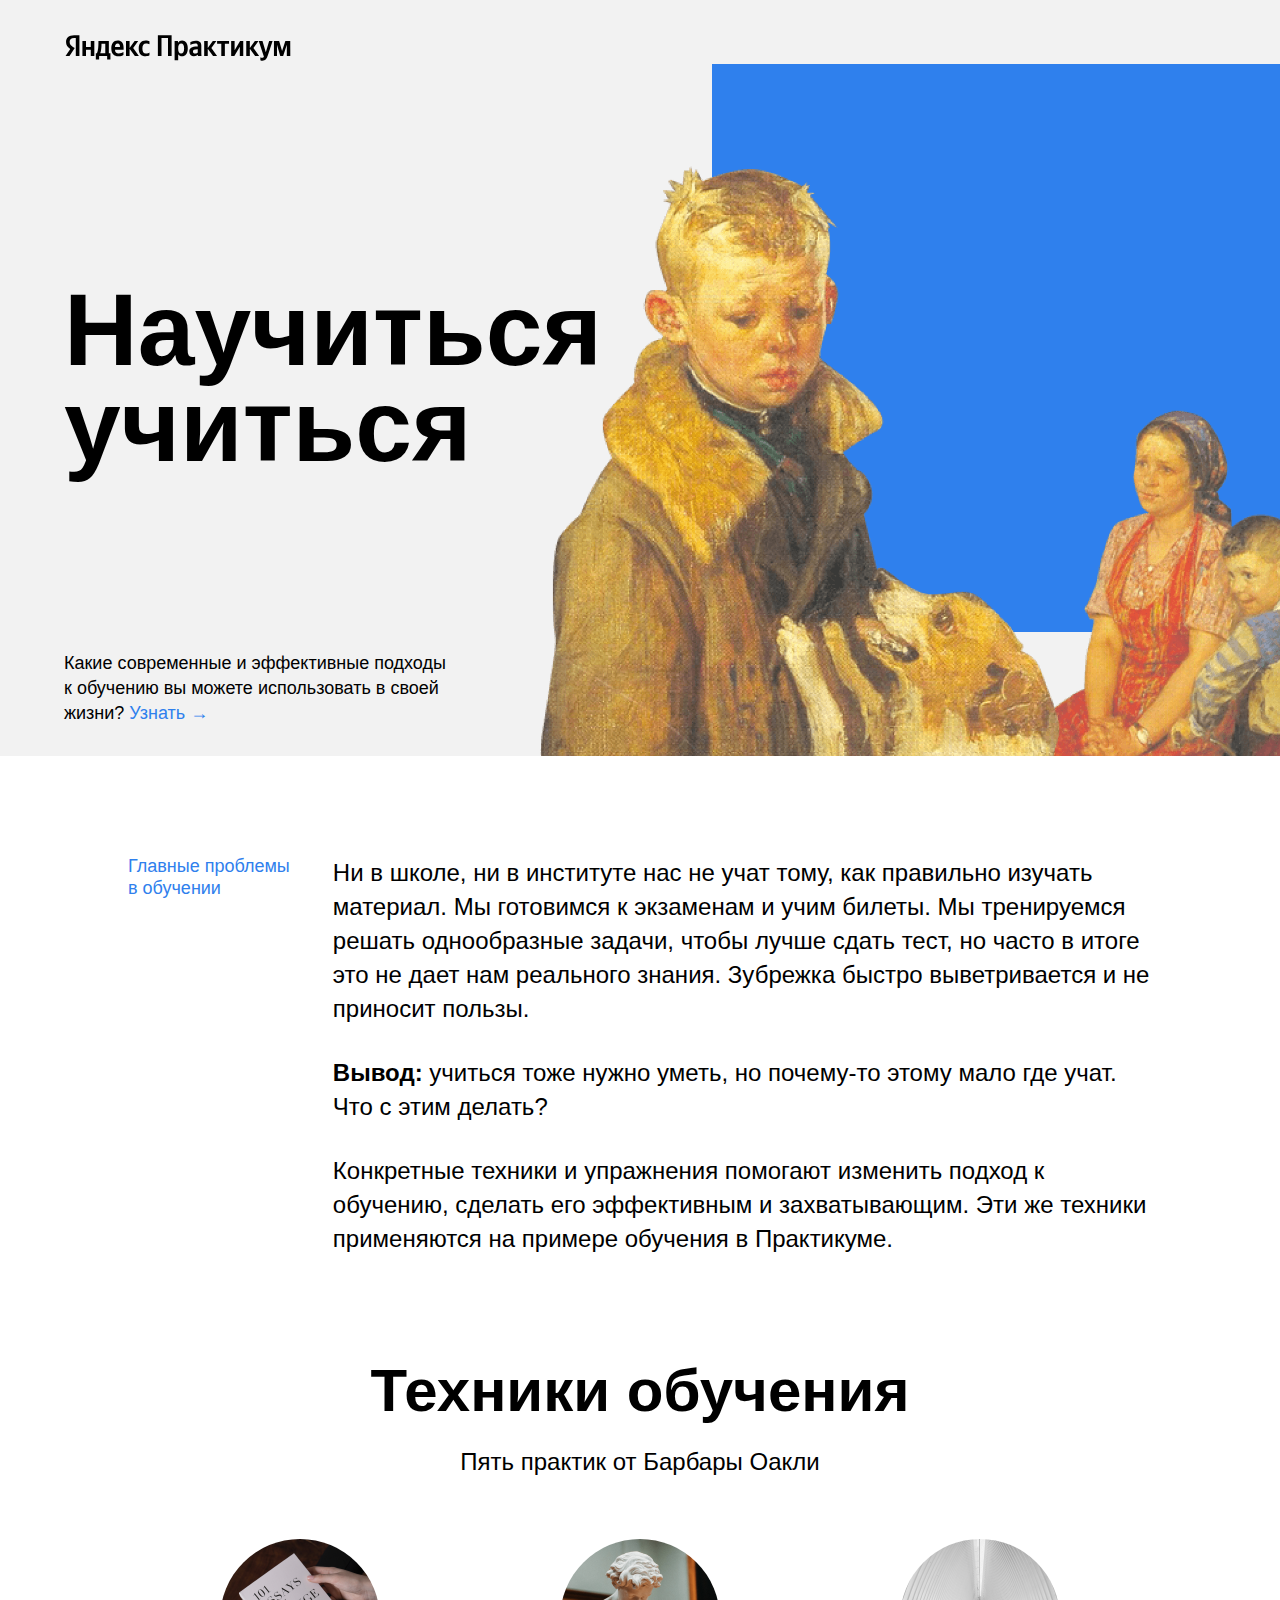
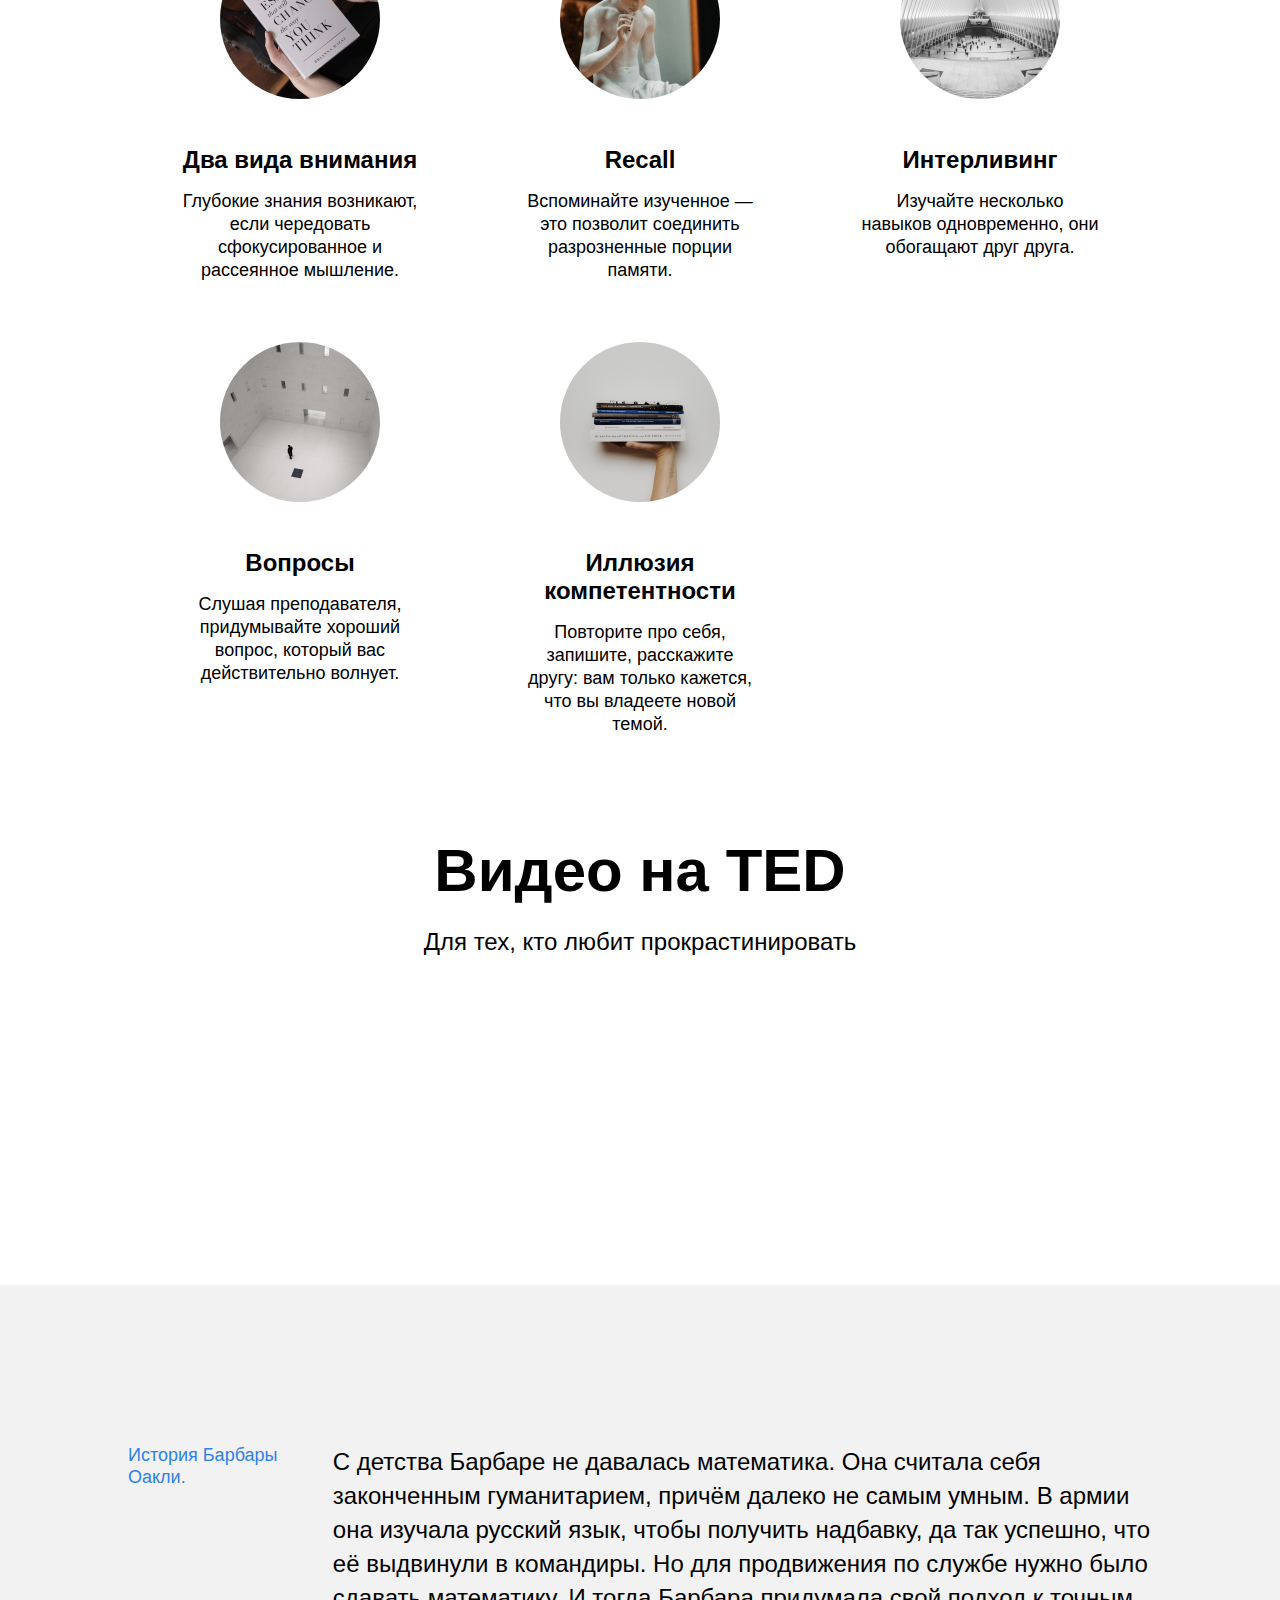
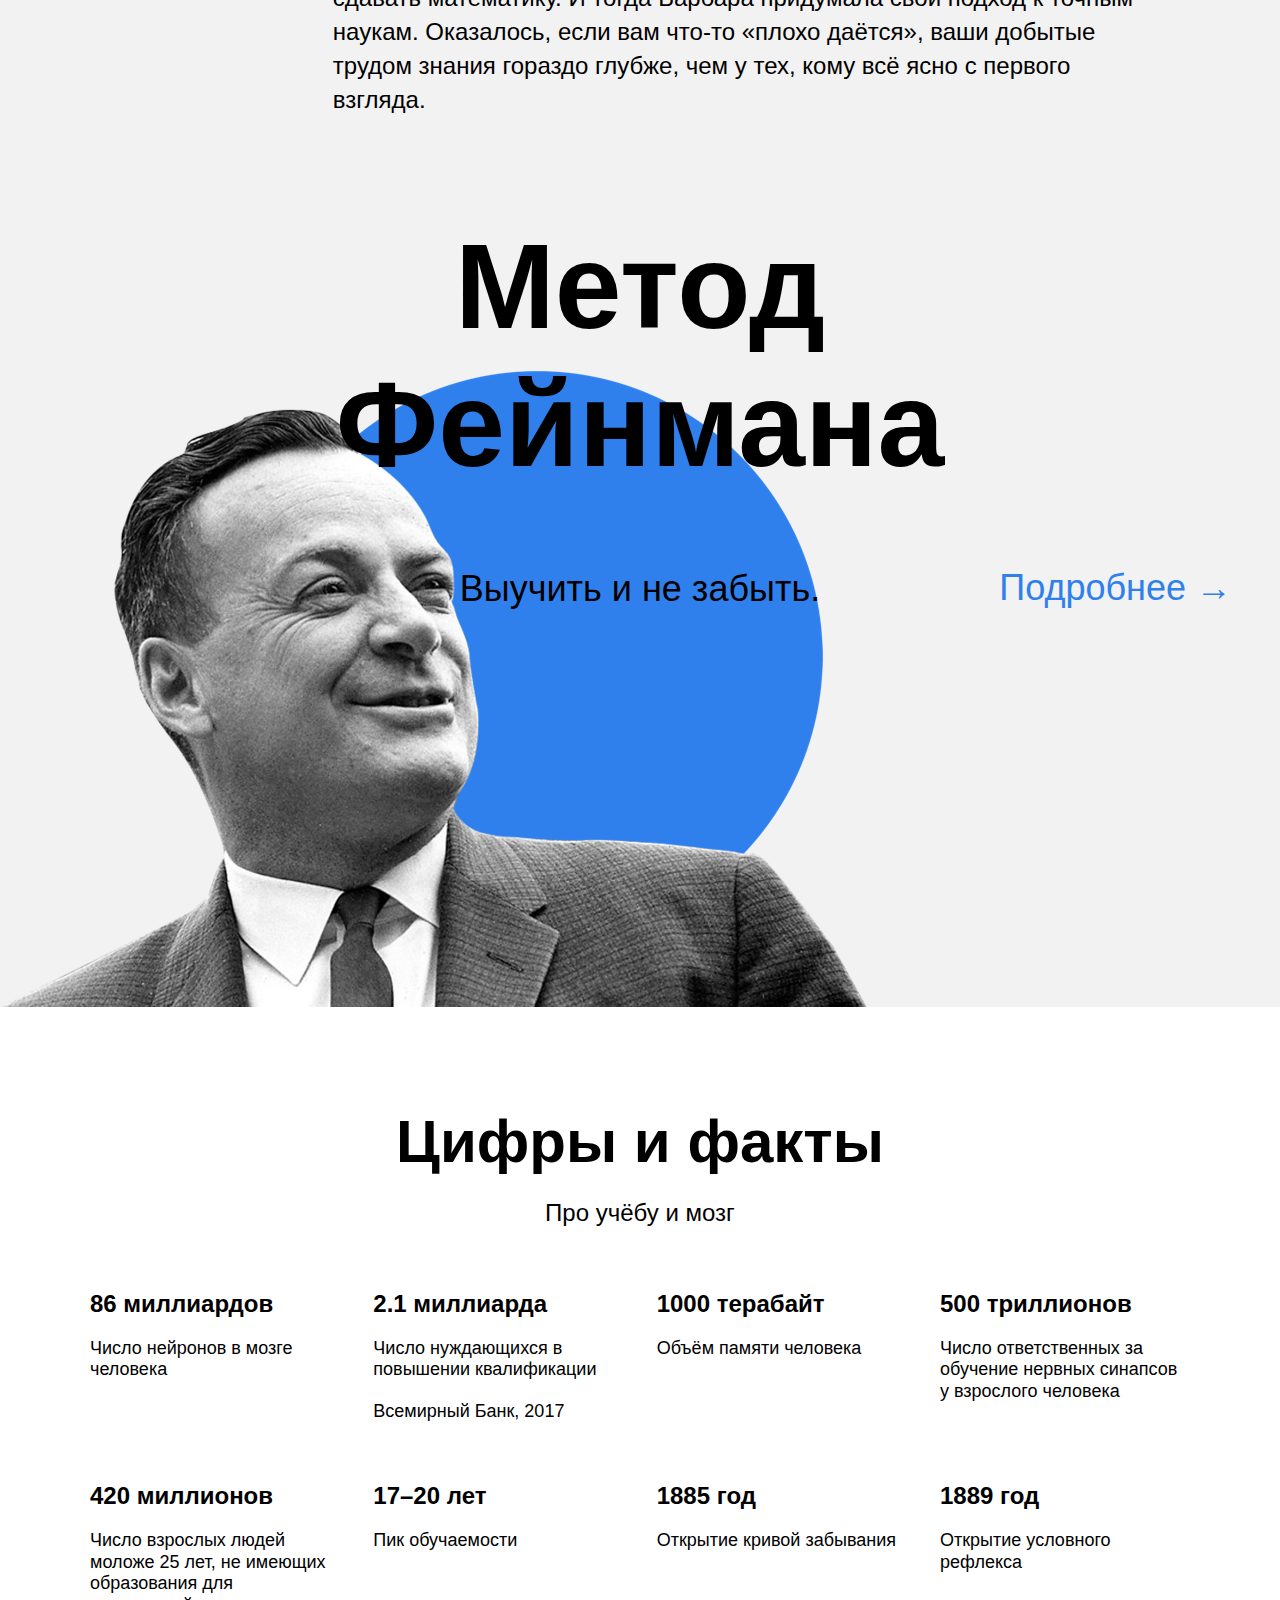
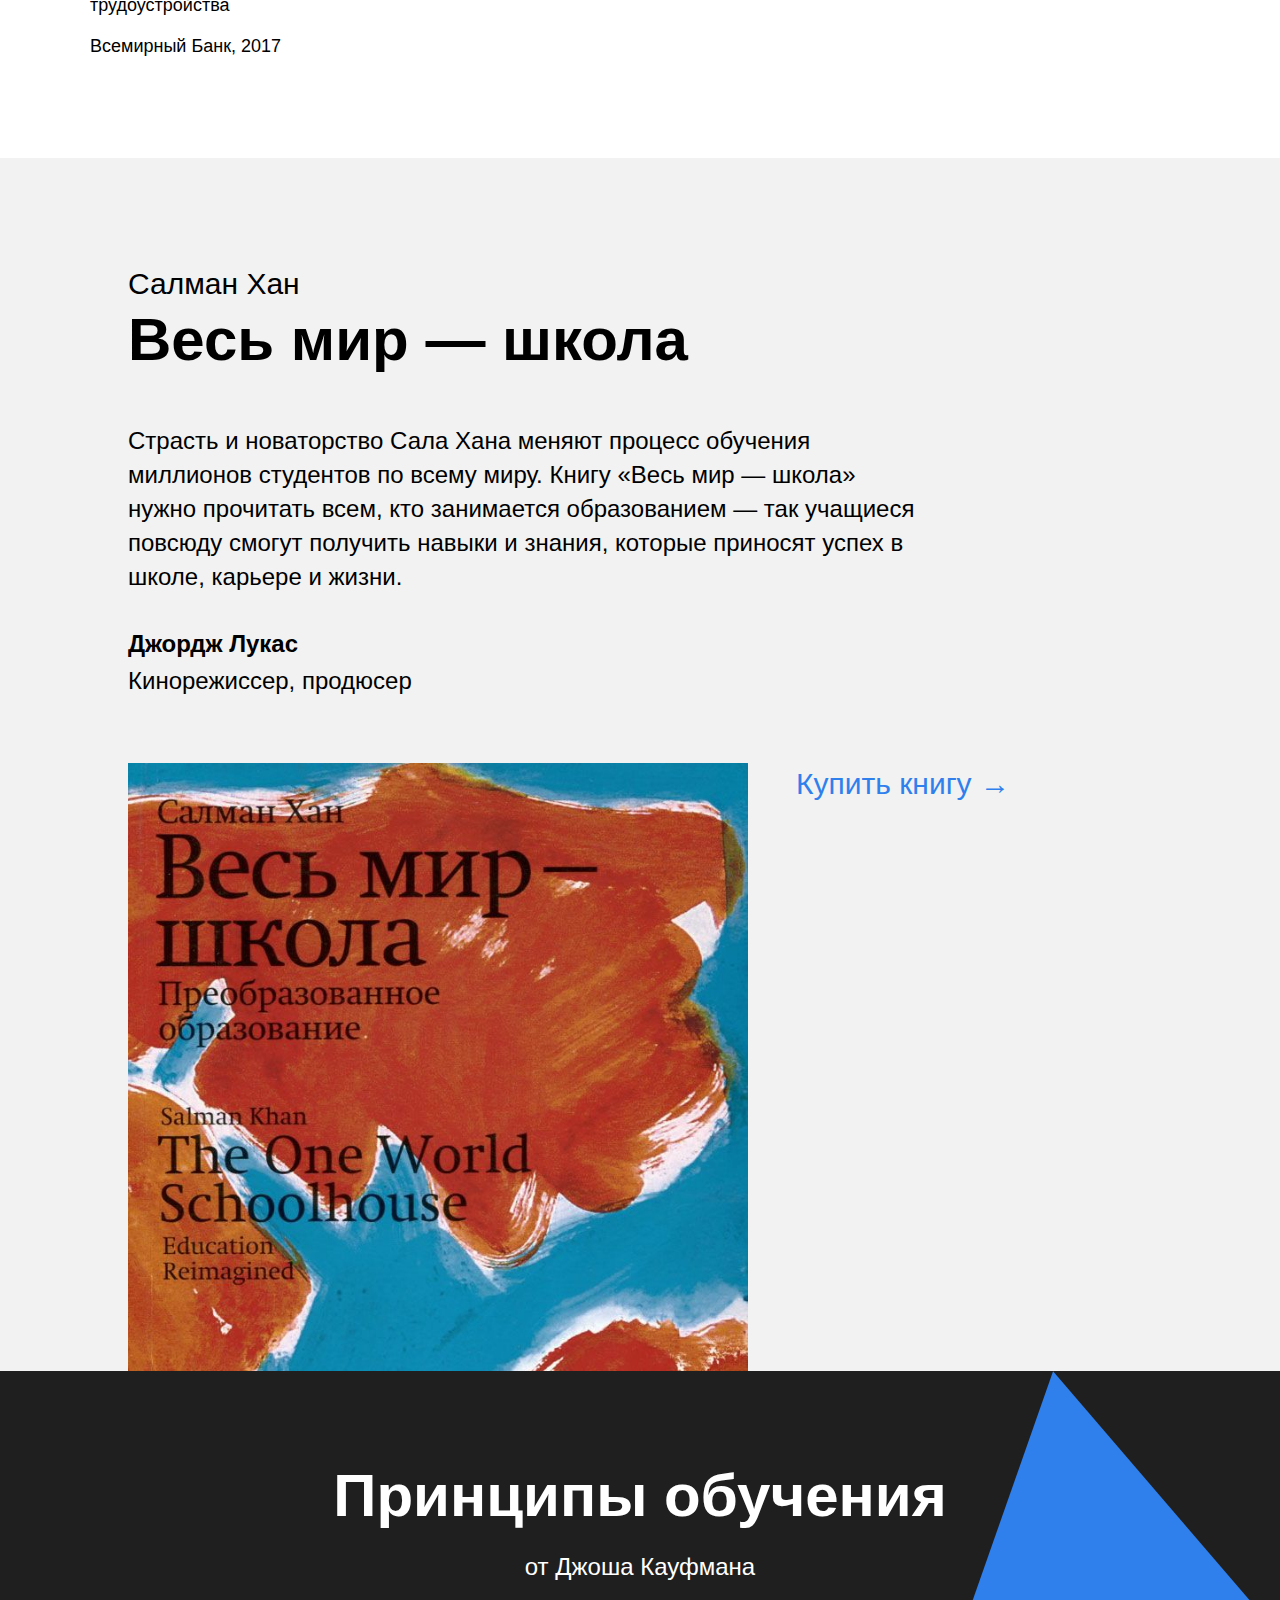
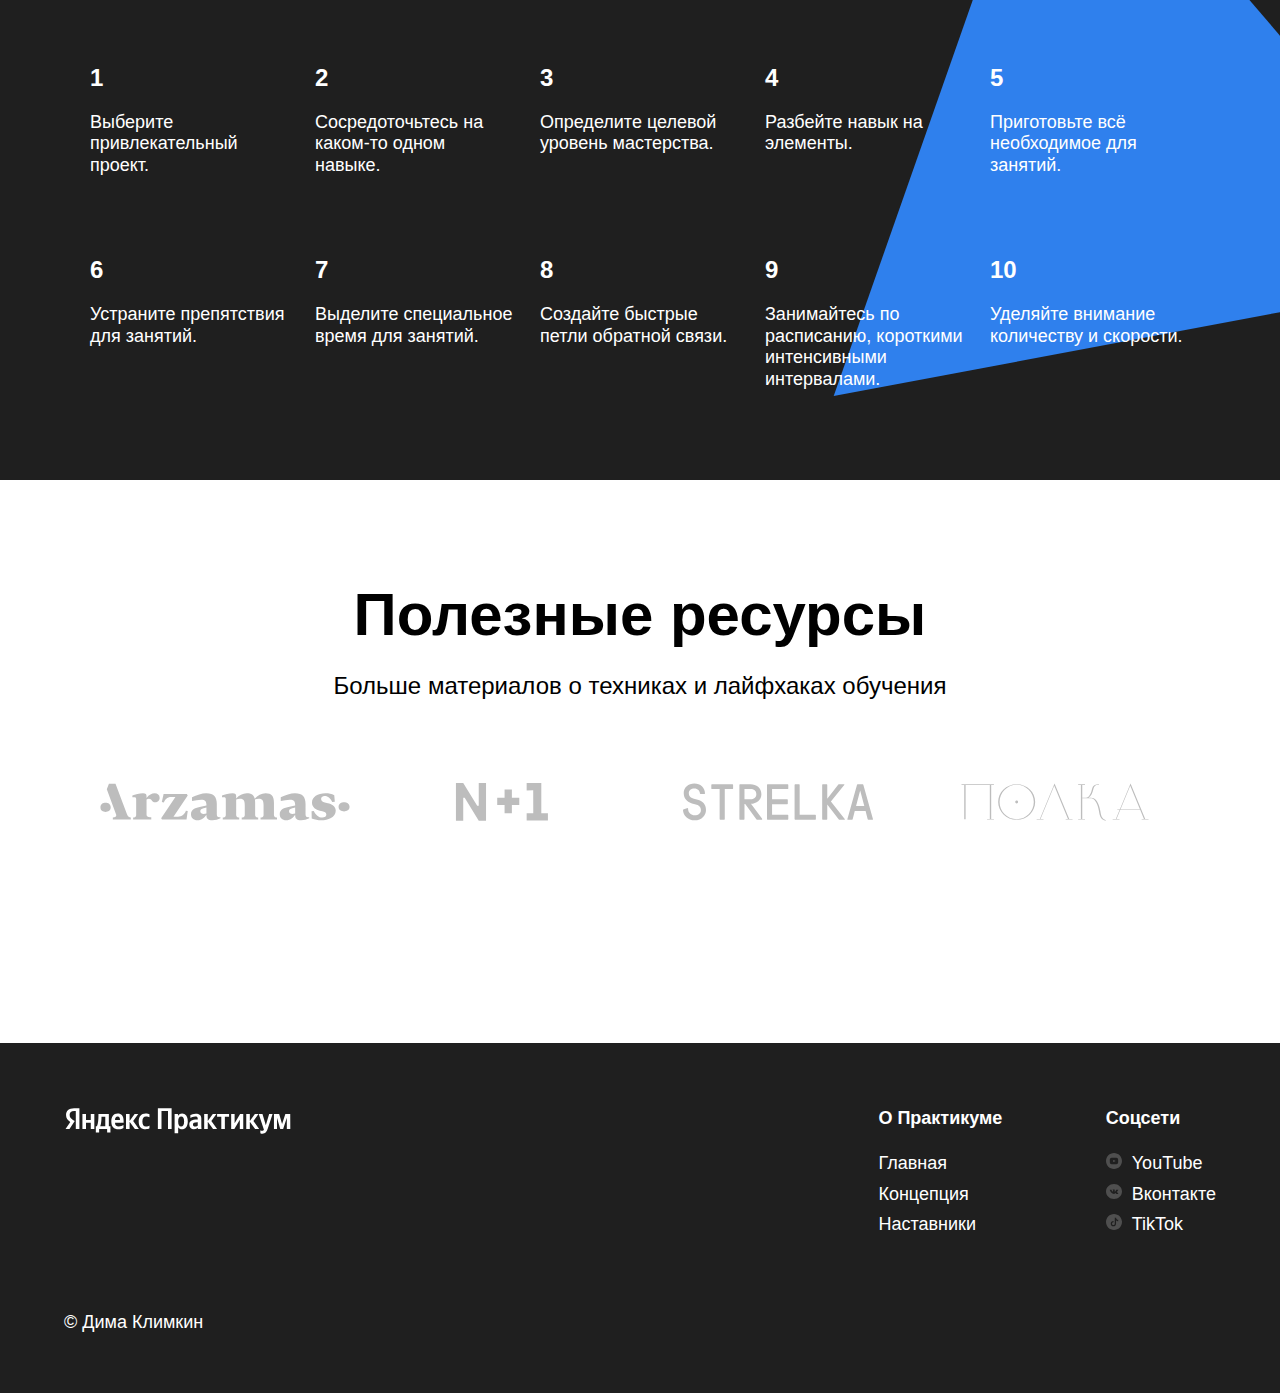
==== index.html @ 873cdde1 "sprint 2 review 1" ====
<!DOCTYPE html>
<html lang="ru">
  <head>
    <meta charset="UTF-8">
    <meta name="viewport" content="width=device-width, initial-scale=1.0">
    <title>Научиться учиться</title>
    <link rel="stylesheet" href="./pages/index.css">
  </head>
  <body class="root">
    <header class="header">
      <img class="logo logo_place_header" src="./images/logo_place_header.svg" alt="Логотип Яндекс Практикум">
      <h1 class="header__title">Научиться учиться</h1>
      <p class="header__subtitle">
        Какие современные и эффективные подходы к обучению вы можете использовать в своей жизни?
        <a class="header__link" href="#">Узнать &rarr;</a>
      </p>
      <div class="header__square-pic rotation"></div>
      <img class="header__main-illustration" src="./images/header-image.png" alt="Иллюстрация к сайту">
    </header>
    <main class="content">
      <section class="description" aria-label="Секция со статьей">
        <article class="two-columns">
          <h2 class="two-columns__brief">Главные проблемы в обучении</h2>
          <div class="two-columns__main-text">
            <p class="two-columns__paragraph">
              Ни в школе, ни в институте нас не учат тому, как правильно
              изучать материал. Мы готовимся к экзаменам и учим билеты. Мы
              тренируемся решать однообразные задачи, чтобы лучше сдать тест,
              но часто в итоге это не дает нам реального знания. Зубрежка
              быстро выветривается и не приносит пользы.
            </p>
            <p class="two-columns__paragraph">
              <span class="two-columns__span-accent">Вывод:</span> учиться
              тоже нужно уметь, но почему-то этому мало где учат. Что с этим
              делать?
            </p>
            <p class="two-columns__paragraph">
              Конкретные техники и упражнения помогают изменить подход к
              обучению, сделать его эффективным и захватывающим. Эти же
              техники применяются на примере обучения в Практикуме.
            </p>
          </div>
        </article>
      </section>
      <section class="techniques">
        <h2 class="section-title">Техники обучения</h2>
        <p class="section-subtitle">Пять практик от Барбары Оакли</p>
        <ul class="cards">
          <li class="cards__item">
            <img class="cards__image" src="./images/cards-attention.png" alt="Иллюстрация на тему внимание">
            <h3 class="cards__title">Два вида внимания</h3>
            <p class="cards__description">Глубокие знания возникают, если чередовать сфокусированное
              и рассеянное мышление.</p>
          </li>
          <li class="cards__item">
            <img class="cards__image" src="./images/cards-recall.png" alt="Иллюстрация на тему воспоминанние в памяти">
            <h3 class="cards__title" lang="en">Recall</h3>
            <p class="cards__description">Вспоминайте изученное — это позволит соединить разрозненные
              порции памяти.</p>
          </li>
          <li class="cards__item">
            <img class="cards__image" src="./images/cards-interliving.png" alt="Иллюстрация на тему интерливинг">
            <h3 class="cards__title">Интерливинг</h3>
            <p class="cards__description">Изучайте несколько навыков одновременно, они обогащают друг друга.</p>
          </li>
          <li class="cards__item">
            <img class="cards__image" src="./images/cards-question.png" alt="Иллюстрация на тему вопросы">
            <h3 class="cards__title">Вопросы</h3>
            <p class="cards__description">Слушая преподавателя, придумывайте хороший вопрос, который вас
              действительно волнует.</p>
          </li>
          <li class="cards__item">
            <img class="cards__image" src="./images/cards-competence.png" alt="Иллюстрация на тему компетенция">
            <h3 class="cards__title">Иллюзия компетентности</h3>
            <p class="cards__description">Повторите про себя, запишите, расскажите другу: вам только кажется,
              что вы владеете новой темой.</p>
          </li>
        </ul>
      </section>
      <section class="video">
        <h2 class="section-title">Видео нa <abbr class="abbreviation" title="Technology, Entertainment, Design" lang="en">TED</abbr></h2>
        <p class="section-subtitle">Для тех, кто любит прокрастинировать</p>
        <ul class="video__iframes">
          <li>
            <iframe
            class="video__iframe"
            src="https://www.youtube.com/embed/5MgBikgcWnY"
            title="YouTube video player"
            allow="accelerometer; autoplay; clipboard-write; encrypted-media; gyroscope; picture-in-picture"
            allowfullscreen>
          </iframe>
          </li>
          <li>
            <iframe
            class="video__iframe"
            src="https://www.youtube.com/embed/arj7oStGLkU"
            title="YouTube video player"
            allow="accelerometer; autoplay; clipboard-write; encrypted-media; gyroscope; picture-in-picture"
            allowfullscreen>
          </iframe>
          </li>
        </ul>
      </section>
      <section class="oakley" aria-label="Секция со статьей">
        <article class="two-columns">
          <h2 class="two-columns__brief">История Барбары Оакли.</h2>
          <div class="two-columns__main-text">
            <p class="two-columns__paragraph">
              С детства Барбаре не давалась математика. Она считала себя законченным
              гуманитарием, причём далеко не самым умным. В армии она изучала русский язык,
              чтобы получить надбавку, да так успешно, что её выдвинули в командиры.
              Но для продвижения по службе нужно было сдавать математику.
              И тогда Барбара придумала свой подход к точным наукам.
              Оказалось, если вам что-то «плохо даётся», ваши добытые трудом знания
              гораздо глубже, чем у тех, кому всё ясно с первого взгляда.
            </p>
          </div>
        </article>
      </section>
      <section class="feynman">
        <h2 class="feynman__title">Метод Фейнмана</h2>
        <p class="feynman__subtitle">Выучить и не забыть.</p>
        <a class="feynman__link" href="#">Подробнее &rarr;</a>
      </section>
      <section class="digits">
        <h2 class="section-title">Цифры и факты</h2>
        <p class="section-subtitle">Про учёбу и мозг</p>
        <ul class="table">
          <li class="table__cell table__cell_theme_light">
            <h3 class="table__heading">86 миллиардов</h3>
            <p class="table__text">Число нейронов в мозге человека</p>
          </li>
          <li class="table__cell table__cell_theme_light">
            <h3 class="table__heading">2.1 миллиарда</h3>
            <p class="table__text">Число нуждающихся в повышении квалификации</p>
            <p class="table__text">Всемирный Банк, 2017</p>
          </li>
          <li class="table__cell table__cell_theme_light">
            <h3 class="table__heading">1000 терабайт</h3>
            <p class="table__text">Объём памяти человека</p>
          </li>
          <li class="table__cell table__cell_theme_light">
            <h3 class="table__heading">500 триллионов</h3>
            <p class="table__text">Число ответственных за обучение нервных
              синапсов у взрослого человека</p>
          </li>
          <li class="table__cell table__cell_theme_light">
            <h3 class="table__heading">420 миллионов</h3>
            <p class="table__text">Число взрослых людей моложе 25 лет,
              не имеющих образования для трудоустройства</p>
            <p class="table__text">Всемирный Банк, 2017</p>
          </li>
          <li class="table__cell table__cell_theme_light">
            <h3 class="table__heading">17–20 лет</h3>
            <p class="table__text">Пик обучаемости</p>
          </li>
          <li class="table__cell table__cell_theme_light">
            <h3 class="table__heading">1885 год</h3>
            <p class="table__text">Открытие кривой забывания</p>
          </li>
          <li class="table__cell table__cell_theme_light">
            <h3 class="table__heading">1889 год</h3>
            <p class="table__text">Открытие условного рефлекса</p>
          </li>
        </ul>
      </section>
      <section class="khan">
        <div class="khan__container">
          <p class="khan__author">Салман Хан</p>
          <h2 class="khan__title">Весь мир — школа</h2>
          <blockquote class="khan__quote">Страсть и новаторство Сала Хана
            меняют процесс обучения миллионов студентов по всему миру.
            Книгу «Весь мир — школа» нужно прочитать всем,
            кто занимается образованием — так учащиеся повсюду смогут
            получить навыки и знания, которые приносят успех в школе,
            карьере и жизни.
          </blockquote>
          <p class="khan__quote-author">Джордж Лукас</p>
          <p class="khan__quote-author-subline">Кинорежиссер, продюсер</p>
          <div class="khan__book-container">
            <img class="khan__book-pic" src="./images/khan-book.jpg" alt="Книга: Весь мир — школа, автор: Салман Хан">
            <a class="khan__buy-link" href="#">Купить книгу &rarr;</a>
          </div>
        </div>
      </section>
      <section class="kaufman">
        <h2 class="section-title">Принципы обучения</h2>
        <p class="section-subtitle">от Джоша Кауфмана</p>
        <ul class="table">
          <li class="table__cell table__cell_theme_dark">
            <h3 class="table__heading">1</h3>
            <p class="table__text">Выберите привлекательный проект.</p>
          </li>
          <li class="table__cell table__cell_theme_dark">
            <h3 class="table__heading">2</h3>
            <p class="table__text">Сосредоточьтесь на каком-то одном навыке.</p>
          </li>
          <li class="table__cell table__cell_theme_dark">
            <h3 class="table__heading">3</h3>
            <p class="table__text">Определите целевой уровень мастерства.</p>
          </li>
          <li class="table__cell table__cell_theme_dark">
            <h3 class="table__heading">4</h3>
            <p class="table__text">Разбейте навык на элементы.</p>
          </li>
          <li class="table__cell table__cell_theme_dark">
            <h3 class="table__heading">5</h3>
            <p class="table__text">Приготовьте всё необходимое для занятий.</p>
          </li>
          <li class="table__cell table__cell_theme_dark">
            <h3 class="table__heading">6</h3>
            <p class="table__text">Устраните препятствия для занятий.</p>
          </li>
          <li class="table__cell table__cell_theme_dark">
            <h3 class="table__heading">7</h3>
            <p class="table__text">Выделите специальное время для занятий.</p>
          </li>
          <li class="table__cell table__cell_theme_dark">
            <h3 class="table__heading">8</h3>
            <p class="table__text">Создайте быстрые петли обратной связи.</p>
          </li>
          <li class="table__cell table__cell_theme_dark">
            <h3 class="table__heading">9</h3>
            <p class="table__text">Занимайтесь по расписанию, короткими
              интенсивными интервалами.</p>
          </li>
          <li class="table__cell table__cell_theme_dark">
            <h3 class="table__heading">10</h3>
            <p class="table__text">Уделяйте внимание количеству и скорости.</p>
          </li>
        </ul>
        <div class="kaufman__triangle rotation"></div>
      </section>
      <section class="resources">
        <h2 class="section-title">Полезные ресурсы</h2>
        <p class="section-subtitle">Больше материалов о техниках и лайфхаках обучения</p>
        <ul class="resources__logo-zone">
          <li>
            <a class="resources__link" href="#">
              <img class="resources__logo" src="./images/logo/resources-arzamas.svg" alt="Арзамас">
            </a>
          </li>
          <li>
            <a class="resources__link" href="#">
              <img class="resources__logo" src="./images/logo/resources-n1.svg" alt="Н+1">
            </a>
          </li>
          <li>
            <a class="resources__link" href="#">
              <img class="resources__logo" src="./images/logo/resources-strelka.svg" alt="Стрелка">
            </a>
          </li>
          <li>
            <a class="resources__link" href="#">
              <img class="resources__logo" src="./images/logo/resources-polka.svg" alt="Полка">
            </a>
          </li>
        </ul>
      </section>
    </main>
    <footer class="footer">
      <div class="footer__columns">
        <div class="footer__column footer__column_content_copyright">
          <img class="logo logo_place_footer" src="./images/logo_place_footer.svg" alt="Логотип Яндекс Практикум">
          <p class="footer__author">&copy; Дима Климкин</p>
        </div>
        <nav class="footer__column footer__column_content_info">
          <h2 class="footer__column-heading">О Практикуме</h2>
          <ul class="footer__column-links">
            <li><a class="footer__column-link" href="#">Главная</a></li>
            <li><a class="footer__column-link" href="#">Концепция</a></li>
            <li><a class="footer__column-link" href="#">Наставники</a></li>
          </ul>
        </nav>
        <nav class="footer__column footer__column_content_social">
          <h2 class="footer__column-heading">Соцсети</h2>
          <ul class="footer__column-links">
            <li>
              <a class="footer__column-link" href="#">
                <img
                  class="footer__social-icon"
                  src="./images/youtube-icon.svg"
                  alt="Ютуб"
                >YouTube
              </a>
            </li>
            <li>
              <a class="footer__column-link" href="#">
                <img
                  class="footer__social-icon"
                  src="./images/vk_color_white.svg"
                  alt="Вконтаке"
                >Вконтакте
              </a>
            </li>
            <li>
              <a class="footer__column-link" href="#">
                <img
                  class="footer__social-icon"
                  src="./images/tiktok-icon.svg"
                  alt="ТикТок"
                >TikTok
              </a>
            </li>
          </ul>
        </nav>
      </div>
    </footer>
  </body>
</html>
---- pages/index.css ----
@import url('../vendor/normalize.css');

@import url('../blocks/root/root.css');

@import url('../blocks/rotation/rotation.css');

@import url('../blocks/abbreviation/abbreviation.css');

@import url('../blocks/header/header.css');
@import url('../blocks/header/__title/header__title.css');
@import url('../blocks/header/__subtitle/header__subtitle.css');
@import url('../blocks/header/__link/header__link.css');
@import url('../blocks/header/__main-illustration/header__main-illustration.css');
@import url('../blocks/header/__square-pic/header__square-pic.css');

@import url('../blocks/logo/logo.css');
@import url('../blocks/logo/_place/logo_place_header.css');
@import url('../blocks/logo/_place/logo_place_footer.css');

@import url('../blocks/description/description.css');

@import url('../blocks/two-columns/two-columns.css');
@import url('../blocks/two-columns/__brief/two-columns__brief.css');
@import url('../blocks/two-columns/__main-text/two-columns__main-text.css');
@import url('../blocks/two-columns/__paragraph/two-columns__paragraph.css');
@import url('../blocks/two-columns/__span-accent/two-columns__span-accent.css');

@import url('../blocks/digits/digits.css');

@import url('../blocks/section-title/section-title.css');

@import url('../blocks/section-subtitle/section-subtitle.css');

@import url('../blocks/table/table.css');
@import url('../blocks/table/__cell/table__cell.css');
@import url('../blocks/table/__cell/_theme/table__cell_theme_light.css');
@import url('../blocks/table/__cell/_theme/table__cell_theme_dark.css');
@import url('../blocks/table/__heading/table__heading.css');
@import url('../blocks/table/__text/table__text.css');

@import url('../blocks/feynman/feynman.css');
@import url('../blocks/feynman/__title/feynman__title.css');
@import url('../blocks/feynman/__subtitle/feynman__subtitle.css');
@import url('../blocks/feynman/__link/feynman__link.css');

@import url('../blocks/kaufman/kaufman.css');
@import url('../blocks/kaufman/__triangle/kaufman__triangle.css');

@import url('../blocks/footer/footer.css');
@import url('../blocks/footer/__author/footer__author.css');
@import url('../blocks/footer/__columns/footer__columns.css');
@import url('../blocks/footer/__column/footer__column.css');
@import url('../blocks/footer/__column/_content/footer__column_content_copyright.css');
@import url('../blocks/footer/__column/_content/footer__column_content_info.css');
@import url('../blocks/footer/__column/_content/footer__column_content_social.css');
@import url('../blocks/footer/__column-heading/footer__column-heading.css');
@import url('../blocks/footer/__column-links/footer__column-links.css');
@import url('../blocks/footer/__column-link/footer__column-link.css');
@import url('../blocks/footer/__social-icon/footer__social-icon.css');

@import url('../blocks/techniques/techniques.css');

@import url('../blocks/cards/cards.css');
@import url('../blocks/cards/__item/cards__item.css');
@import url('../blocks/cards/__image/cards__image.css');
@import url('../blocks/cards/__title/cards__title.css');
@import url('../blocks/cards/__description/cards__description.css');

@import url('../blocks/video/video.css');
@import url('../blocks/video/__iframes/video__iframes.css');
@import url('../blocks/video/__iframe/video__iframe.css');

@import url('../blocks/oakley/oakley.css');

@import url('../blocks/khan/khan.css');
@import url('../blocks/khan/__container/khan__container.css');
@import url('../blocks/khan/__author/khan__author.css');
@import url('../blocks/khan/__title/khan__title.css');
@import url('../blocks/khan/__quote/khan__quote.css');
@import url('../blocks/khan/__quote-author/khan__quote-author.css');
@import url('../blocks/khan/__quote-author-subline/khan__quote-author-subline.css');
@import url('../blocks/khan/__book-container/khan__book-container.css');
@import url('../blocks/khan/__book-pic/khan__book-pic.css');
@import url('../blocks/khan/__buy-link/khan__buy-link.css');

@import url('../blocks/resources/resources.css');
@import url('../blocks/resources/__logo-zone/resources__logo-zone.css');
@import url('../blocks/resources/__link/resources__link.css');
@import url('../blocks/resources/__logo/resources__logo.css');
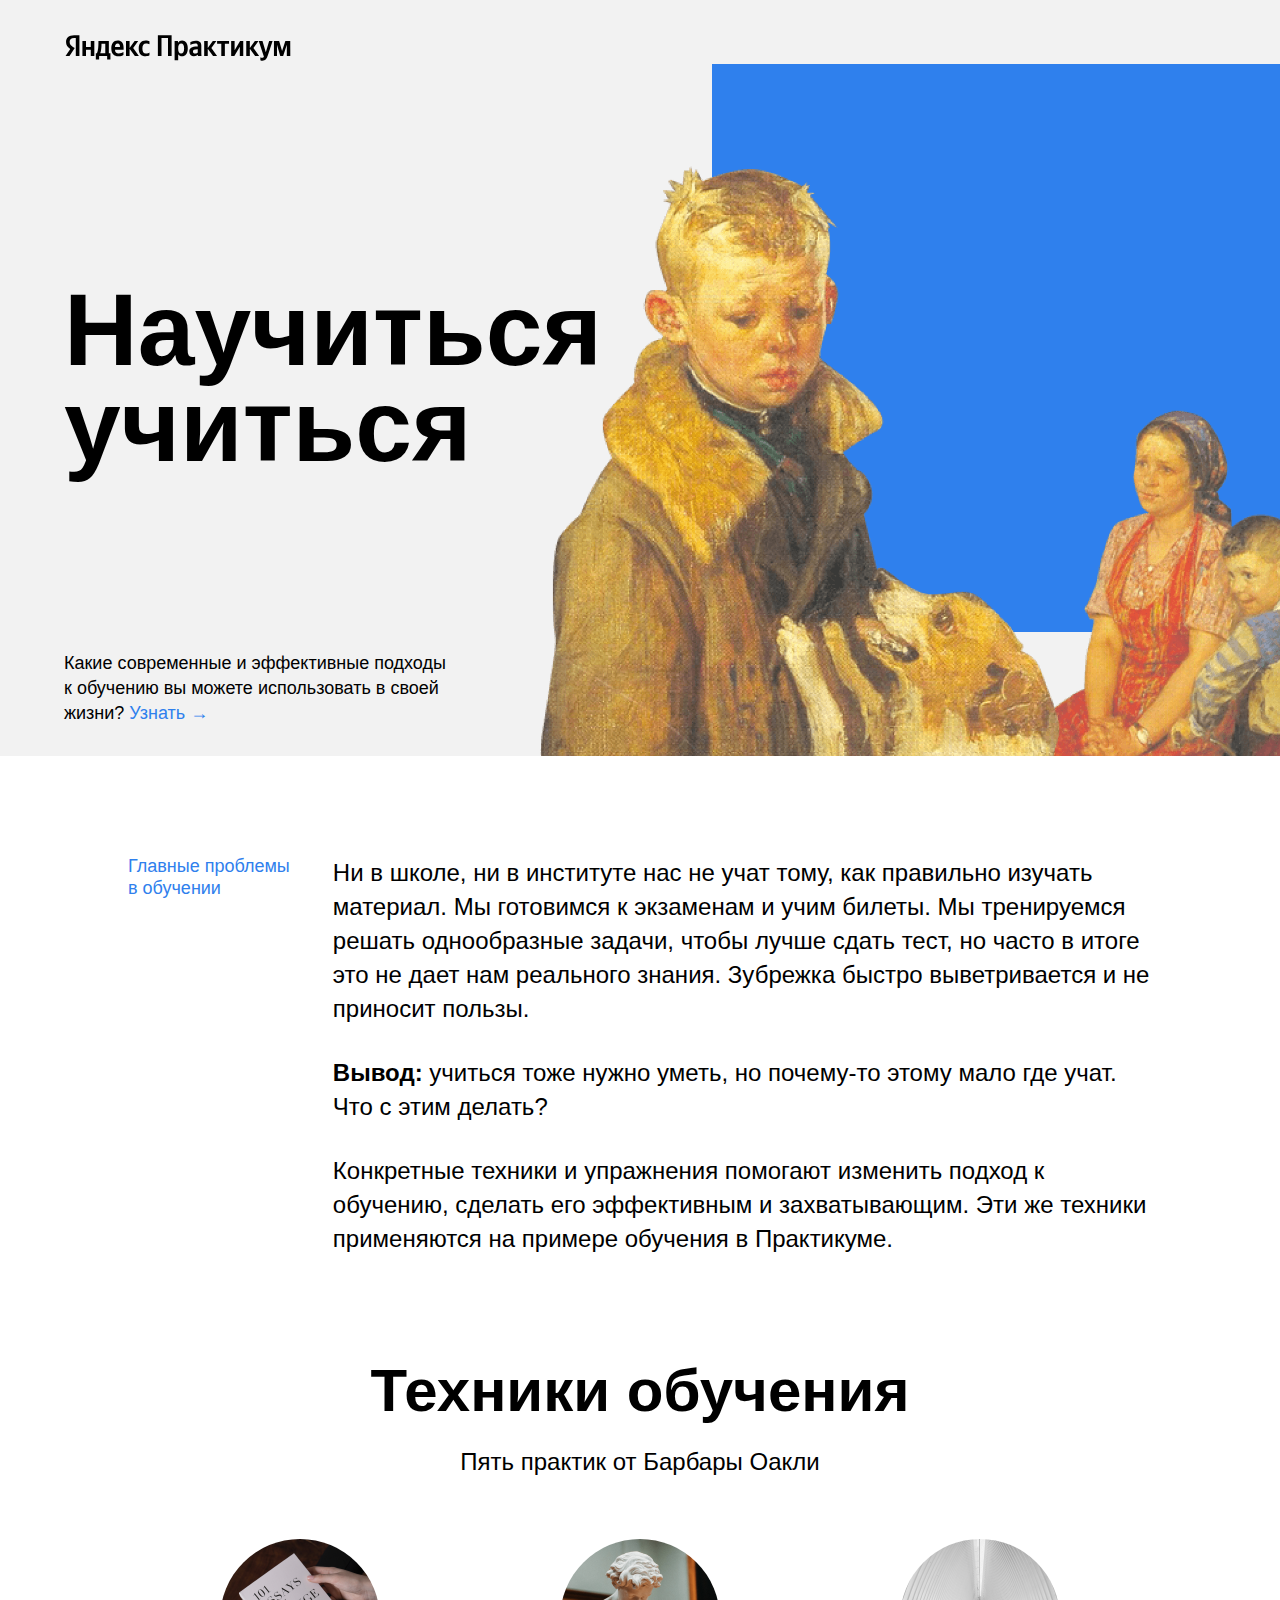
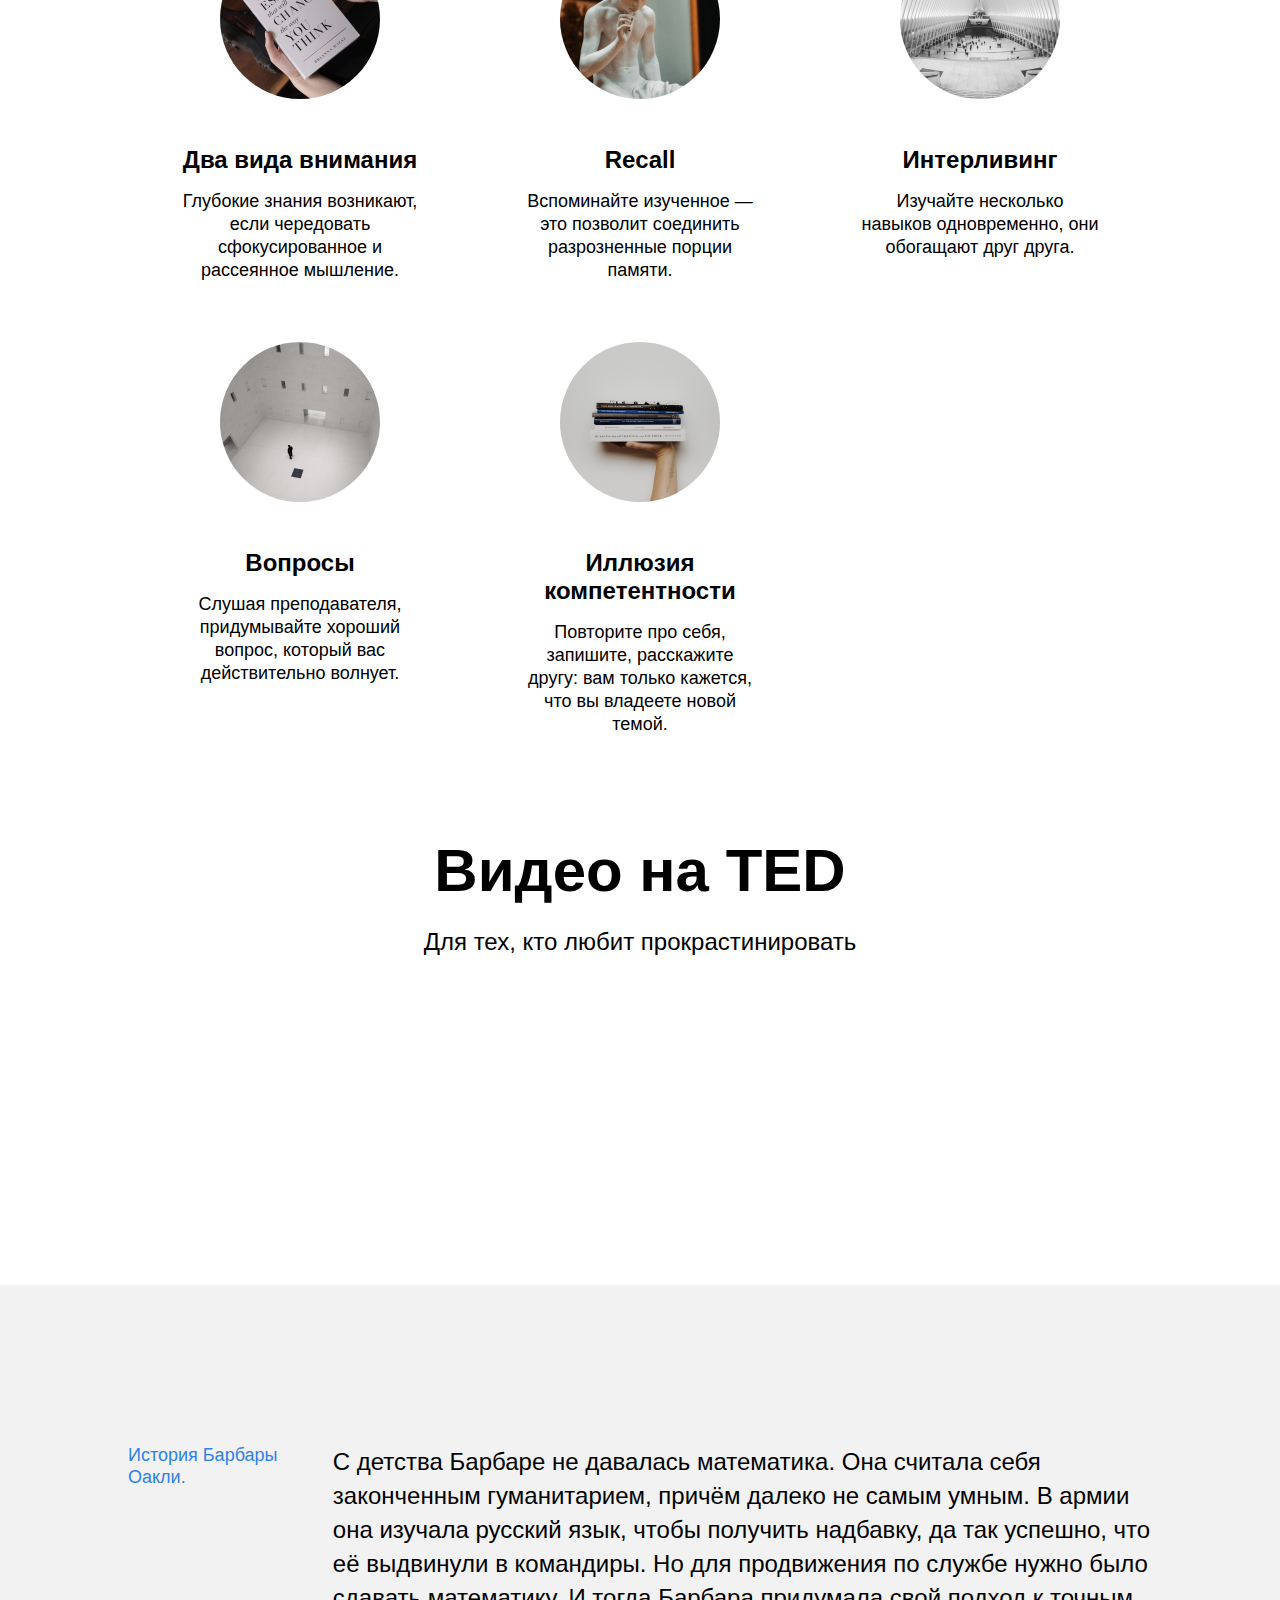
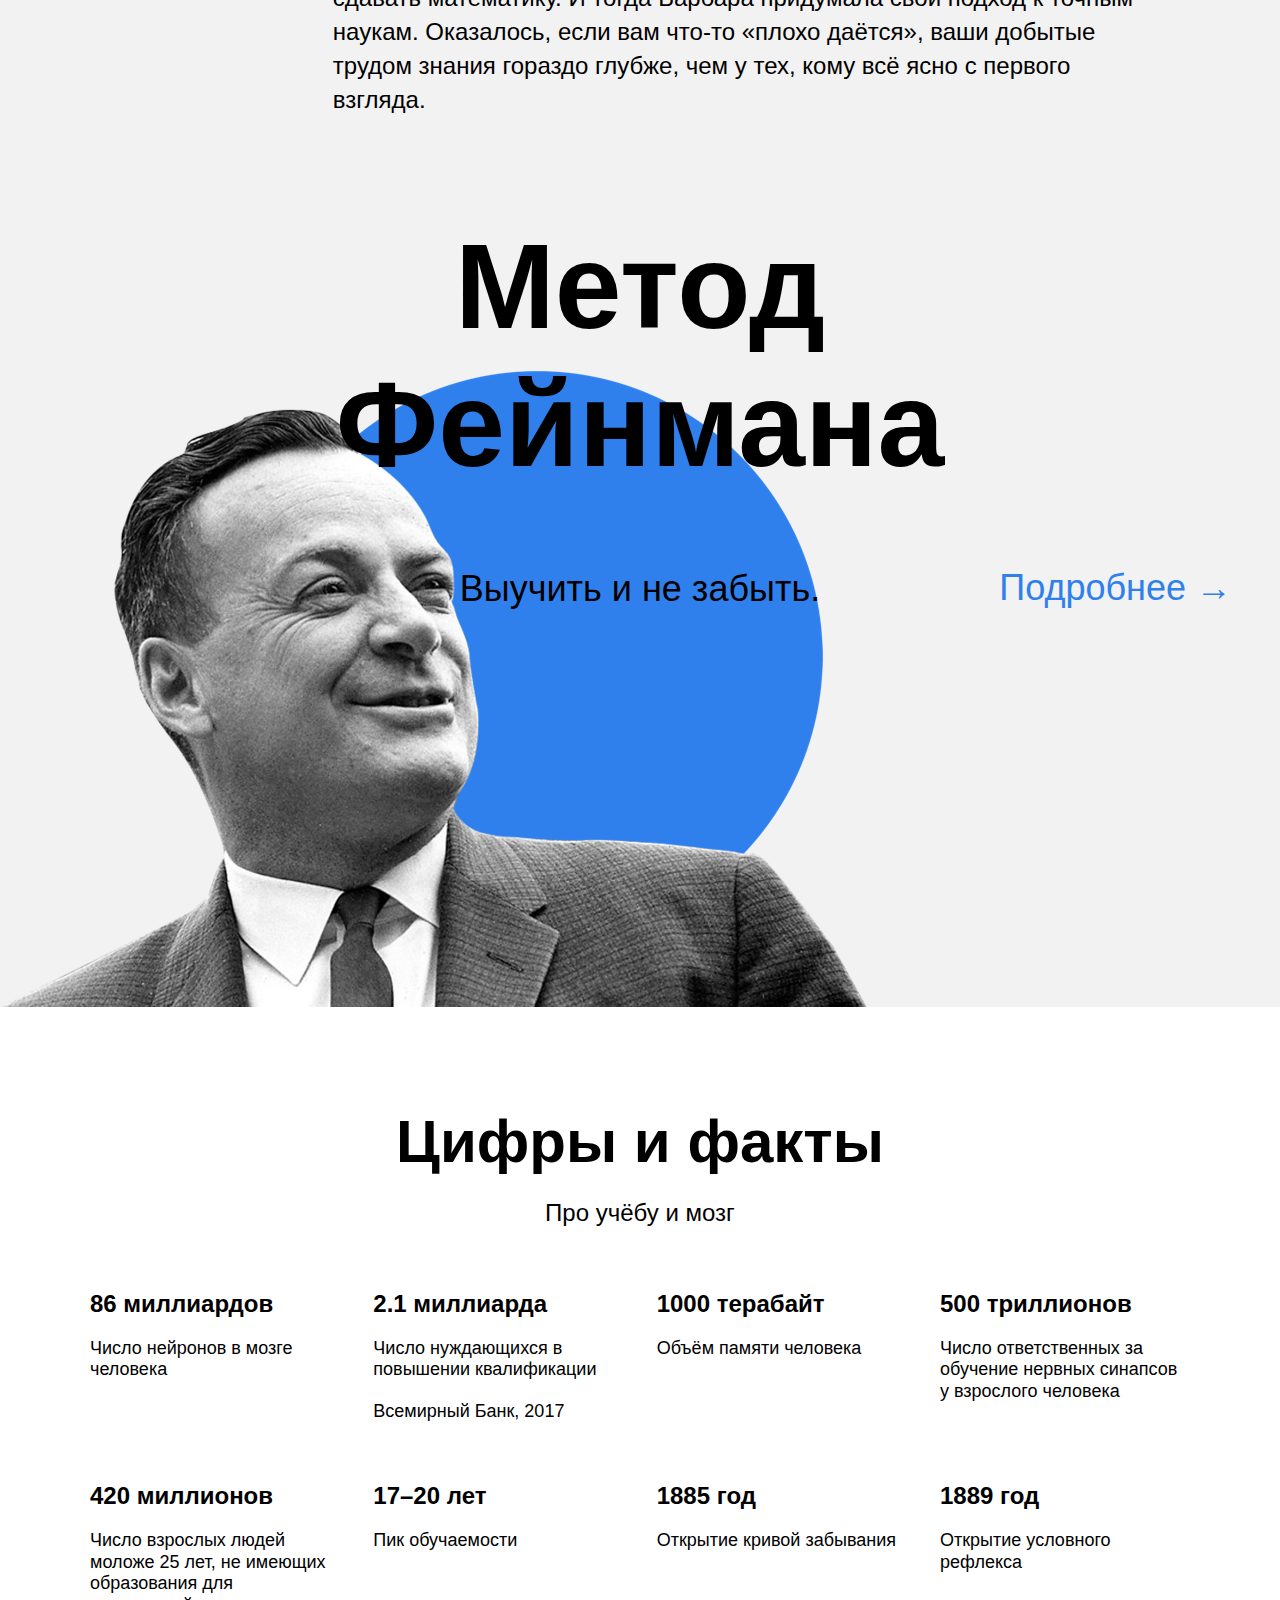
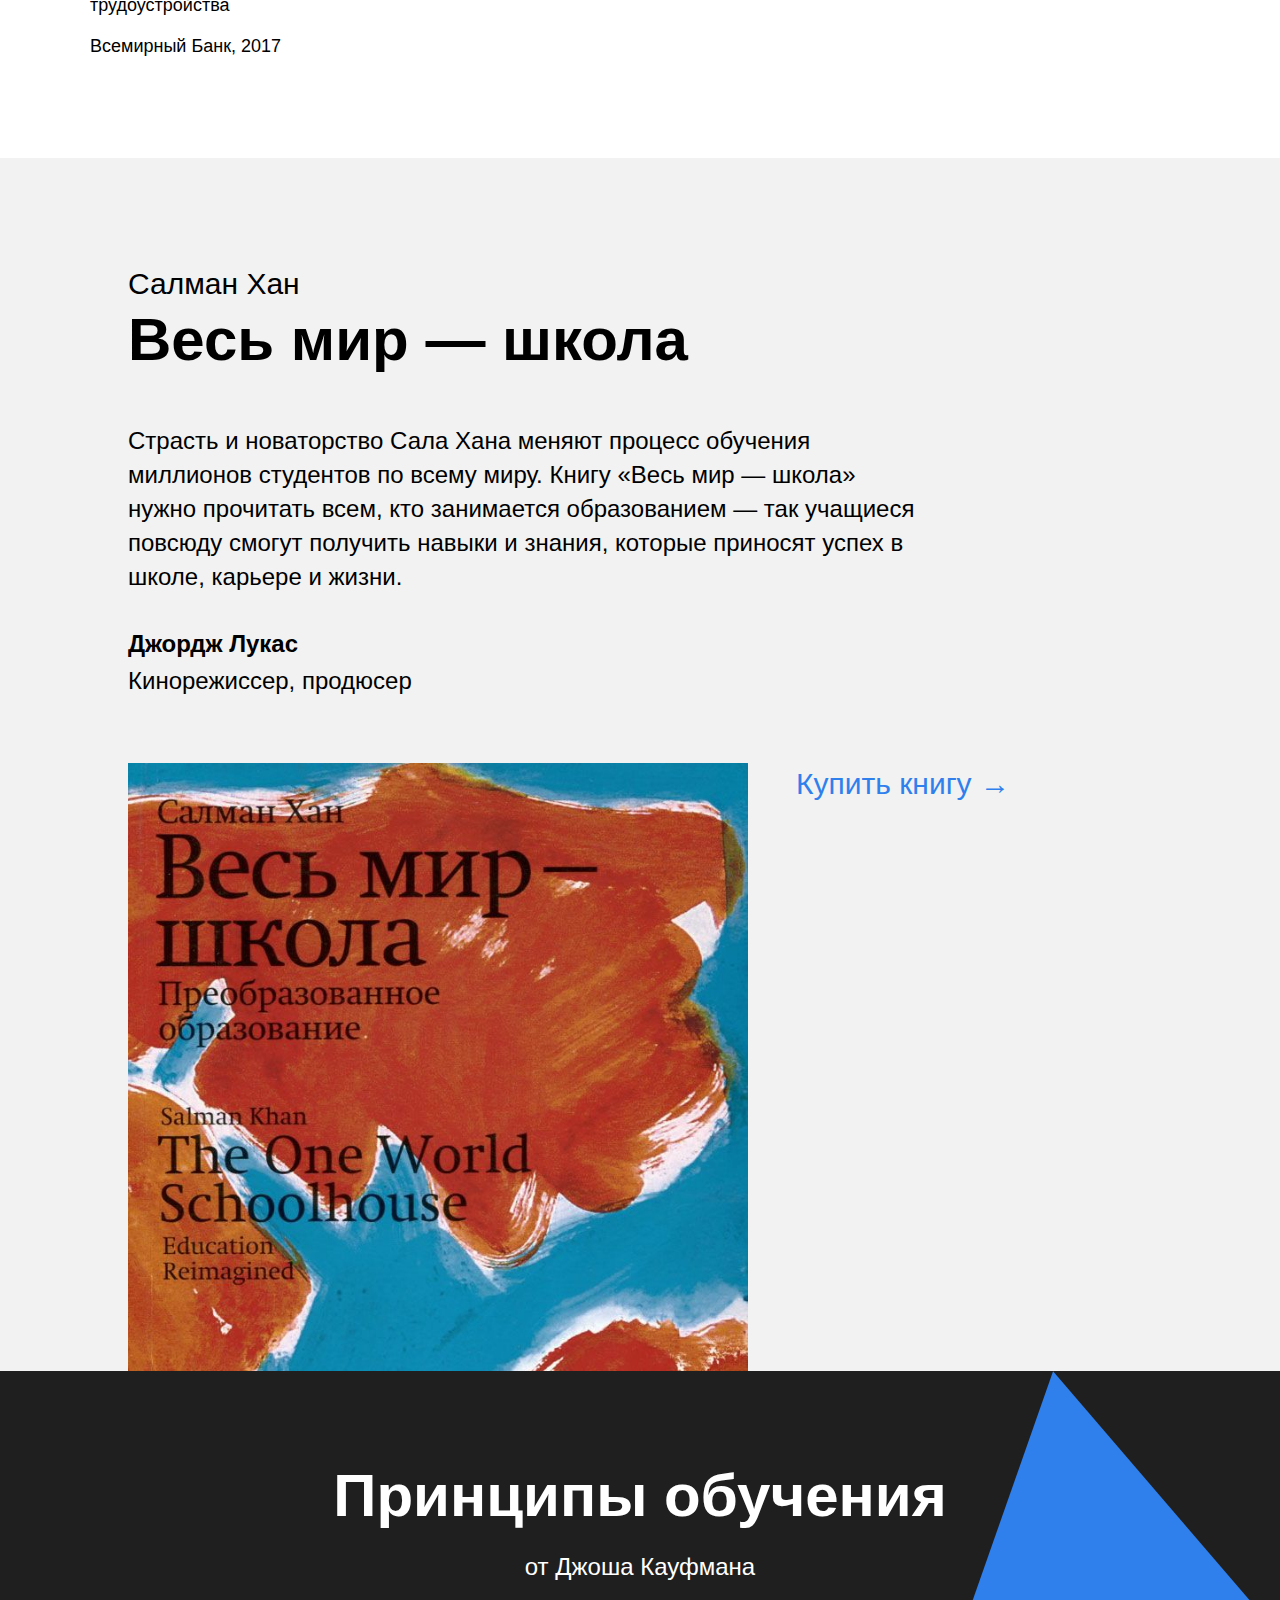
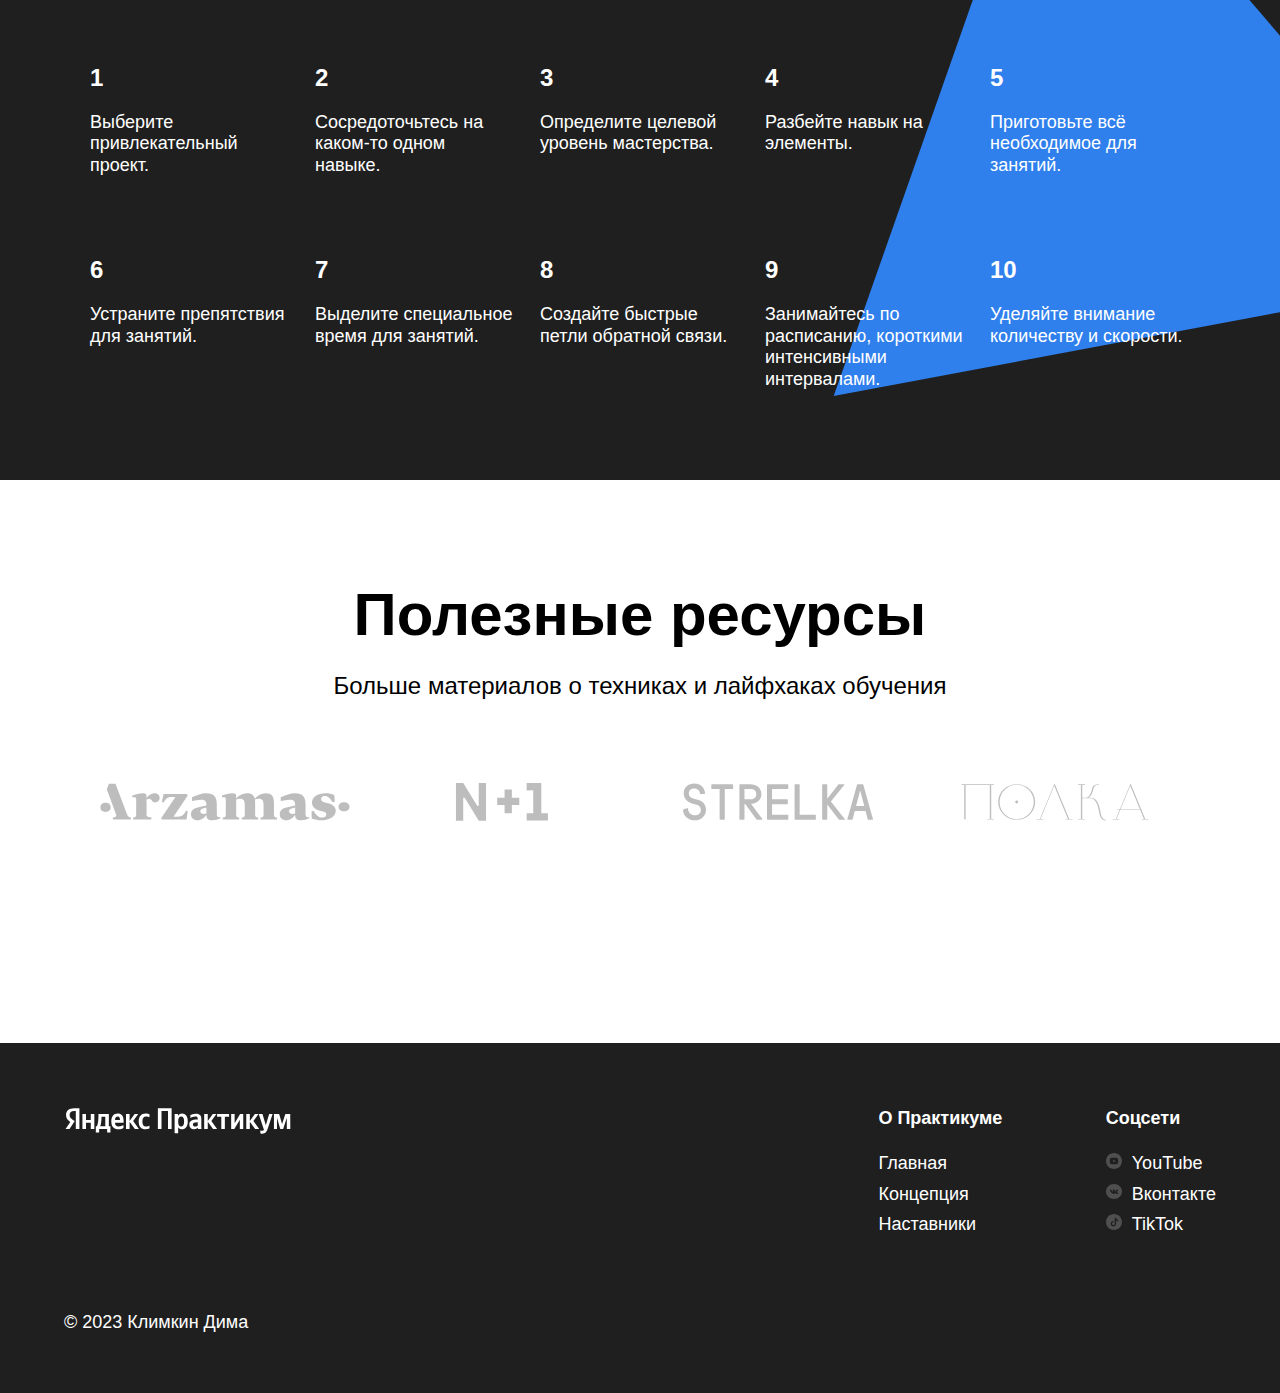
==== commit 81c47d6f: "refactor: add minor changes" ====
--- a/index.html
+++ b/index.html
@@ -3,19 +3,21 @@
   <head>
     <meta charset="UTF-8">
     <meta name="viewport" content="width=device-width, initial-scale=1.0">
+    <meta name="description" content="Эффективные и современные подходы к обучению">
     <title>Научиться учиться</title>
-    <link rel="stylesheet" href="./pages/index.css">
+    <link rel="icon" type="image/x-icon" href="images/favicon.ico">
+    <link rel="stylesheet" href="pages/index.css">
   </head>
-  <body class="root">
+  <body class="page">
     <header class="header">
-      <img class="logo logo_place_header" src="./images/logo_place_header.svg" alt="Логотип Яндекс Практикум">
+      <img class="logo logo_place_header" src="images/logo_place_header.svg" alt="Логотип Яндекс Практикум">
       <h1 class="header__title">Научиться учиться</h1>
       <p class="header__subtitle">
         Какие современные и эффективные подходы к обучению вы можете использовать в своей жизни?
         <a class="header__link" href="#">Узнать &rarr;</a>
       </p>
       <div class="header__square-pic rotation"></div>
-      <img class="header__main-illustration" src="./images/header-image.png" alt="Иллюстрация к сайту">
+      <img class="header__main-illustration" src="images/header-image.png" alt="Иллюстрация к сайту">
     </header>
     <main class="content">
       <section class="description" aria-label="Секция со статьей">
@@ -47,33 +49,35 @@
         <p class="section-subtitle">Пять практик от Барбары Оакли</p>
         <ul class="cards">
           <li class="cards__item">
-            <img class="cards__image" src="./images/cards-attention.png" alt="Иллюстрация на тему внимание">
+            <img class="cards__image" src="images/cards-attention.png" alt="Иллюстрация на тему внимание">
             <h3 class="cards__title">Два вида внимания</h3>
             <p class="cards__description">Глубокие знания возникают, если чередовать сфокусированное
-              и рассеянное мышление.</p>
-          </li>
-          <li class="cards__item">
-            <img class="cards__image" src="./images/cards-recall.png" alt="Иллюстрация на тему воспоминанние в памяти">
+              и рассеянное мышление.
+            </p>
+          </li>
+          <li class="cards__item">
+            <img class="cards__image" src="images/cards-recall.png" alt="Иллюстрация на тему воспоминанние в памяти">
             <h3 class="cards__title" lang="en">Recall</h3>
-            <p class="cards__description">Вспоминайте изученное — это позволит соединить разрозненные
-              порции памяти.</p>
-          </li>
-          <li class="cards__item">
-            <img class="cards__image" src="./images/cards-interliving.png" alt="Иллюстрация на тему интерливинг">
+            <p class="cards__description">Вспоминайте изученное — это позволит соединить разрозненные порции памяти.</p>
+          </li>
+          <li class="cards__item">
+            <img class="cards__image" src="images/cards-interliving.png" alt="Иллюстрация на тему интерливинг">
             <h3 class="cards__title">Интерливинг</h3>
             <p class="cards__description">Изучайте несколько навыков одновременно, они обогащают друг друга.</p>
           </li>
           <li class="cards__item">
-            <img class="cards__image" src="./images/cards-question.png" alt="Иллюстрация на тему вопросы">
+            <img class="cards__image" src="images/cards-question.png" alt="Иллюстрация на тему вопросы">
             <h3 class="cards__title">Вопросы</h3>
             <p class="cards__description">Слушая преподавателя, придумывайте хороший вопрос, который вас
-              действительно волнует.</p>
-          </li>
-          <li class="cards__item">
-            <img class="cards__image" src="./images/cards-competence.png" alt="Иллюстрация на тему компетенция">
+              действительно волнует.
+            </p>
+          </li>
+          <li class="cards__item">
+            <img class="cards__image" src="images/cards-competence.png" alt="Иллюстрация на тему компетенция">
             <h3 class="cards__title">Иллюзия компетентности</h3>
             <p class="cards__description">Повторите про себя, запишите, расскажите другу: вам только кажется,
-              что вы владеете новой темой.</p>
+              что вы владеете новой темой.
+            </p>
           </li>
         </ul>
       </section>
@@ -83,21 +87,21 @@
         <ul class="video__iframes">
           <li>
             <iframe
-            class="video__iframe"
-            src="https://www.youtube.com/embed/5MgBikgcWnY"
-            title="YouTube video player"
-            allow="accelerometer; autoplay; clipboard-write; encrypted-media; gyroscope; picture-in-picture"
-            allowfullscreen>
-          </iframe>
+              class="video__iframe"
+              src="https://www.youtube.com/embed/5MgBikgcWnY"
+              title="YouTube video player"
+              allow="accelerometer; autoplay; clipboard-write; encrypted-media; gyroscope; picture-in-picture"
+              allowfullscreen>
+            </iframe>
           </li>
           <li>
             <iframe
-            class="video__iframe"
-            src="https://www.youtube.com/embed/arj7oStGLkU"
-            title="YouTube video player"
-            allow="accelerometer; autoplay; clipboard-write; encrypted-media; gyroscope; picture-in-picture"
-            allowfullscreen>
-          </iframe>
+              class="video__iframe"
+              src="https://www.youtube.com/embed/arj7oStGLkU"
+              title="YouTube video player"
+              allow="accelerometer; autoplay; clipboard-write; encrypted-media; gyroscope; picture-in-picture"
+              allowfullscreen>
+            </iframe>
           </li>
         </ul>
       </section>
@@ -178,7 +182,7 @@
           <p class="khan__quote-author">Джордж Лукас</p>
           <p class="khan__quote-author-subline">Кинорежиссер, продюсер</p>
           <div class="khan__book-container">
-            <img class="khan__book-pic" src="./images/khan-book.jpg" alt="Книга: Весь мир — школа, автор: Салман Хан">
+            <img class="khan__book-pic" src="images/khan-book.jpg" alt="Книга: Весь мир — школа, автор: Салман Хан">
             <a class="khan__buy-link" href="#">Купить книгу &rarr;</a>
           </div>
         </div>
@@ -237,22 +241,22 @@
         <ul class="resources__logo-zone">
           <li>
             <a class="resources__link" href="#">
-              <img class="resources__logo" src="./images/logo/resources-arzamas.svg" alt="Арзамас">
+              <img class="resources__logo" src="images/logo/resources-arzamas.svg" alt="Арзамас">
             </a>
           </li>
           <li>
             <a class="resources__link" href="#">
-              <img class="resources__logo" src="./images/logo/resources-n1.svg" alt="Н+1">
+              <img class="resources__logo" src="images/logo/resources-n1.svg" alt="Н+1">
             </a>
           </li>
           <li>
             <a class="resources__link" href="#">
-              <img class="resources__logo" src="./images/logo/resources-strelka.svg" alt="Стрелка">
+              <img class="resources__logo" src="images/logo/resources-strelka.svg" alt="Стрелка">
             </a>
           </li>
           <li>
             <a class="resources__link" href="#">
-              <img class="resources__logo" src="./images/logo/resources-polka.svg" alt="Полка">
+              <img class="resources__logo" src="images/logo/resources-polka.svg" alt="Полка">
             </a>
           </li>
         </ul>
@@ -261,8 +265,8 @@
     <footer class="footer">
       <div class="footer__columns">
         <div class="footer__column footer__column_content_copyright">
-          <img class="logo logo_place_footer" src="./images/logo_place_footer.svg" alt="Логотип Яндекс Практикум">
-          <p class="footer__author">&copy; Дима Климкин</p>
+          <img class="logo logo_place_footer" src="images/logo_place_footer.svg" alt="Логотип Яндекс Практикум">
+          <p class="footer__author">&copy; 2023 Климкин Дима</p>
         </div>
         <nav class="footer__column footer__column_content_info">
           <h2 class="footer__column-heading">О Практикуме</h2>
@@ -279,7 +283,7 @@
               <a class="footer__column-link" href="#">
                 <img
                   class="footer__social-icon"
-                  src="./images/youtube-icon.svg"
+                  src="images/youtube-icon.svg"
                   alt="Ютуб"
                 >YouTube
               </a>
@@ -288,7 +292,7 @@
               <a class="footer__column-link" href="#">
                 <img
                   class="footer__social-icon"
-                  src="./images/vk_color_white.svg"
+                  src="images/vk_color_white.svg"
                   alt="Вконтаке"
                 >Вконтакте
               </a>
@@ -297,7 +301,7 @@
               <a class="footer__column-link" href="#">
                 <img
                   class="footer__social-icon"
-                  src="./images/tiktok-icon.svg"
+                  src="images/tiktok-icon.svg"
                   alt="ТикТок"
                 >TikTok
               </a>
--- a/pages/index.css
+++ b/pages/index.css
@@ -1,6 +1,6 @@
 @import url('../vendor/normalize.css');
 
-@import url('../blocks/root/root.css');
+@import url('../blocks/page/page.css');
 
 @import url('../blocks/rotation/rotation.css');
 
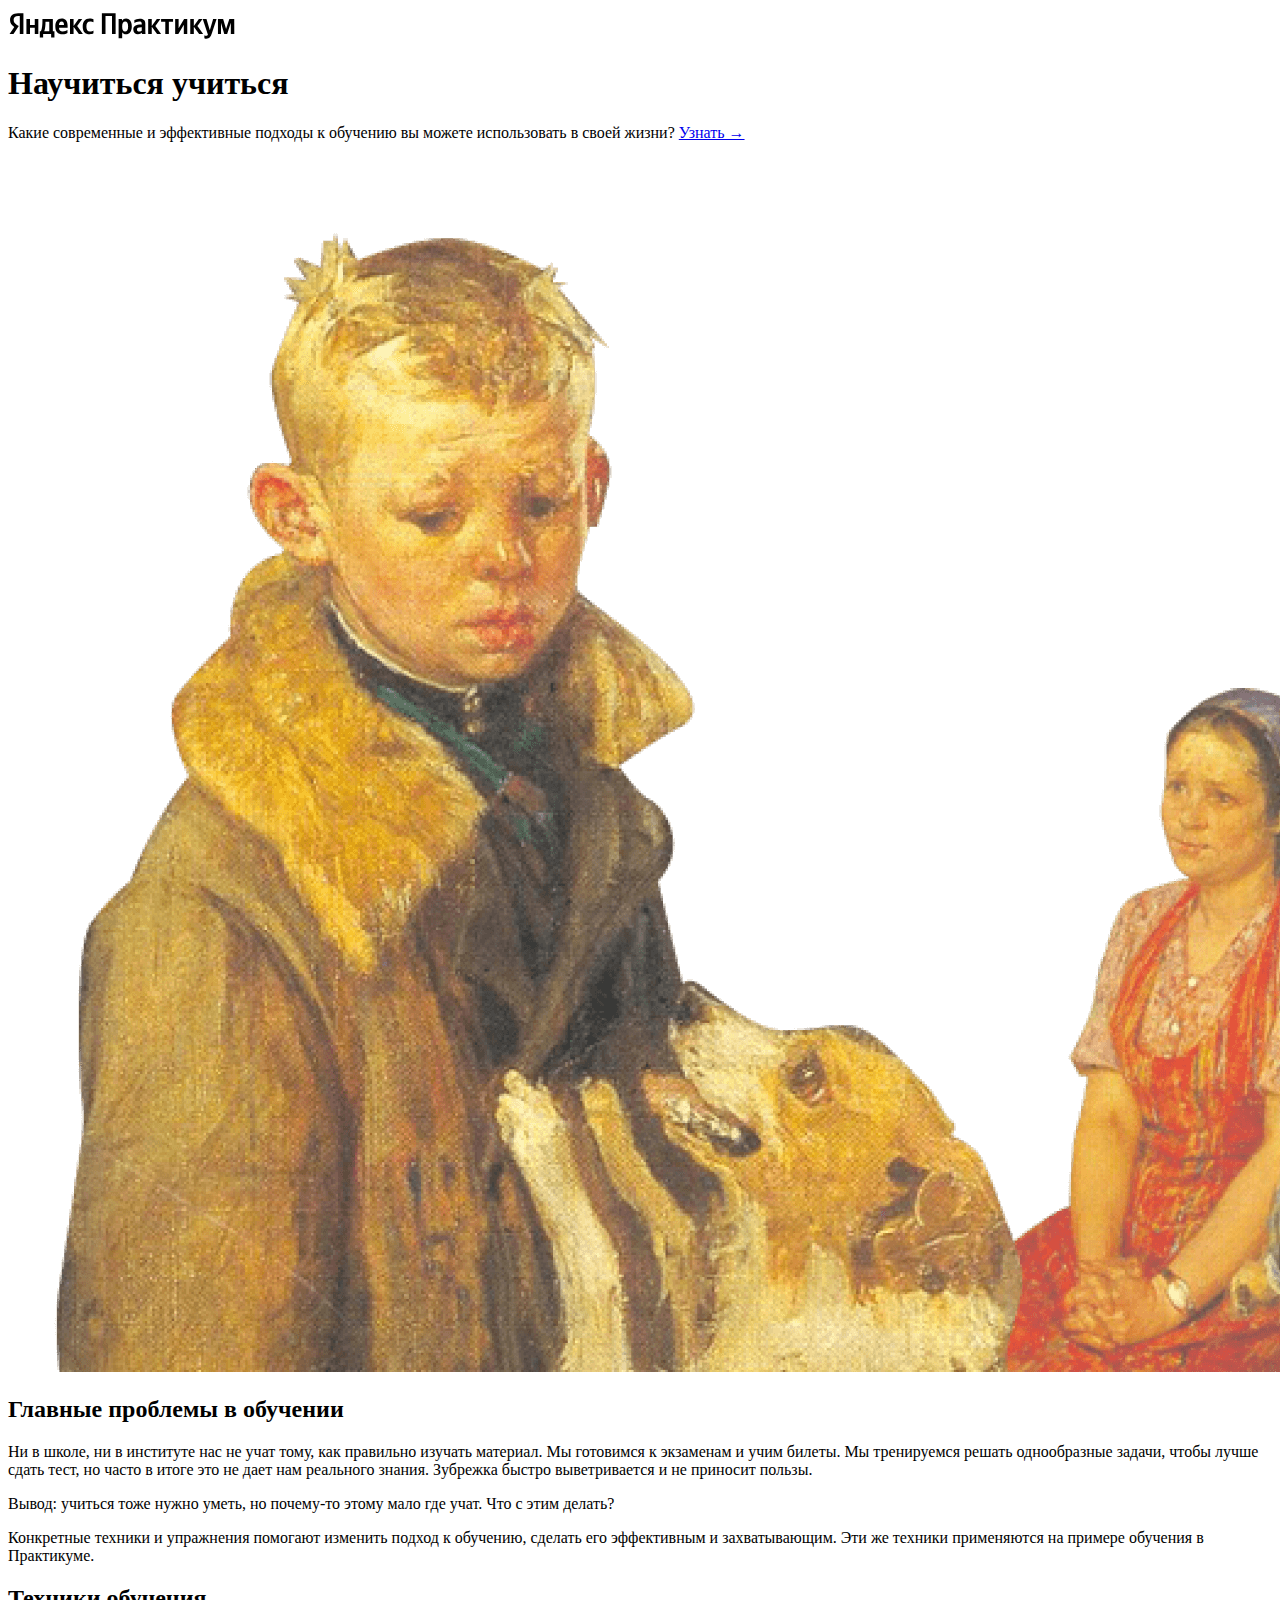
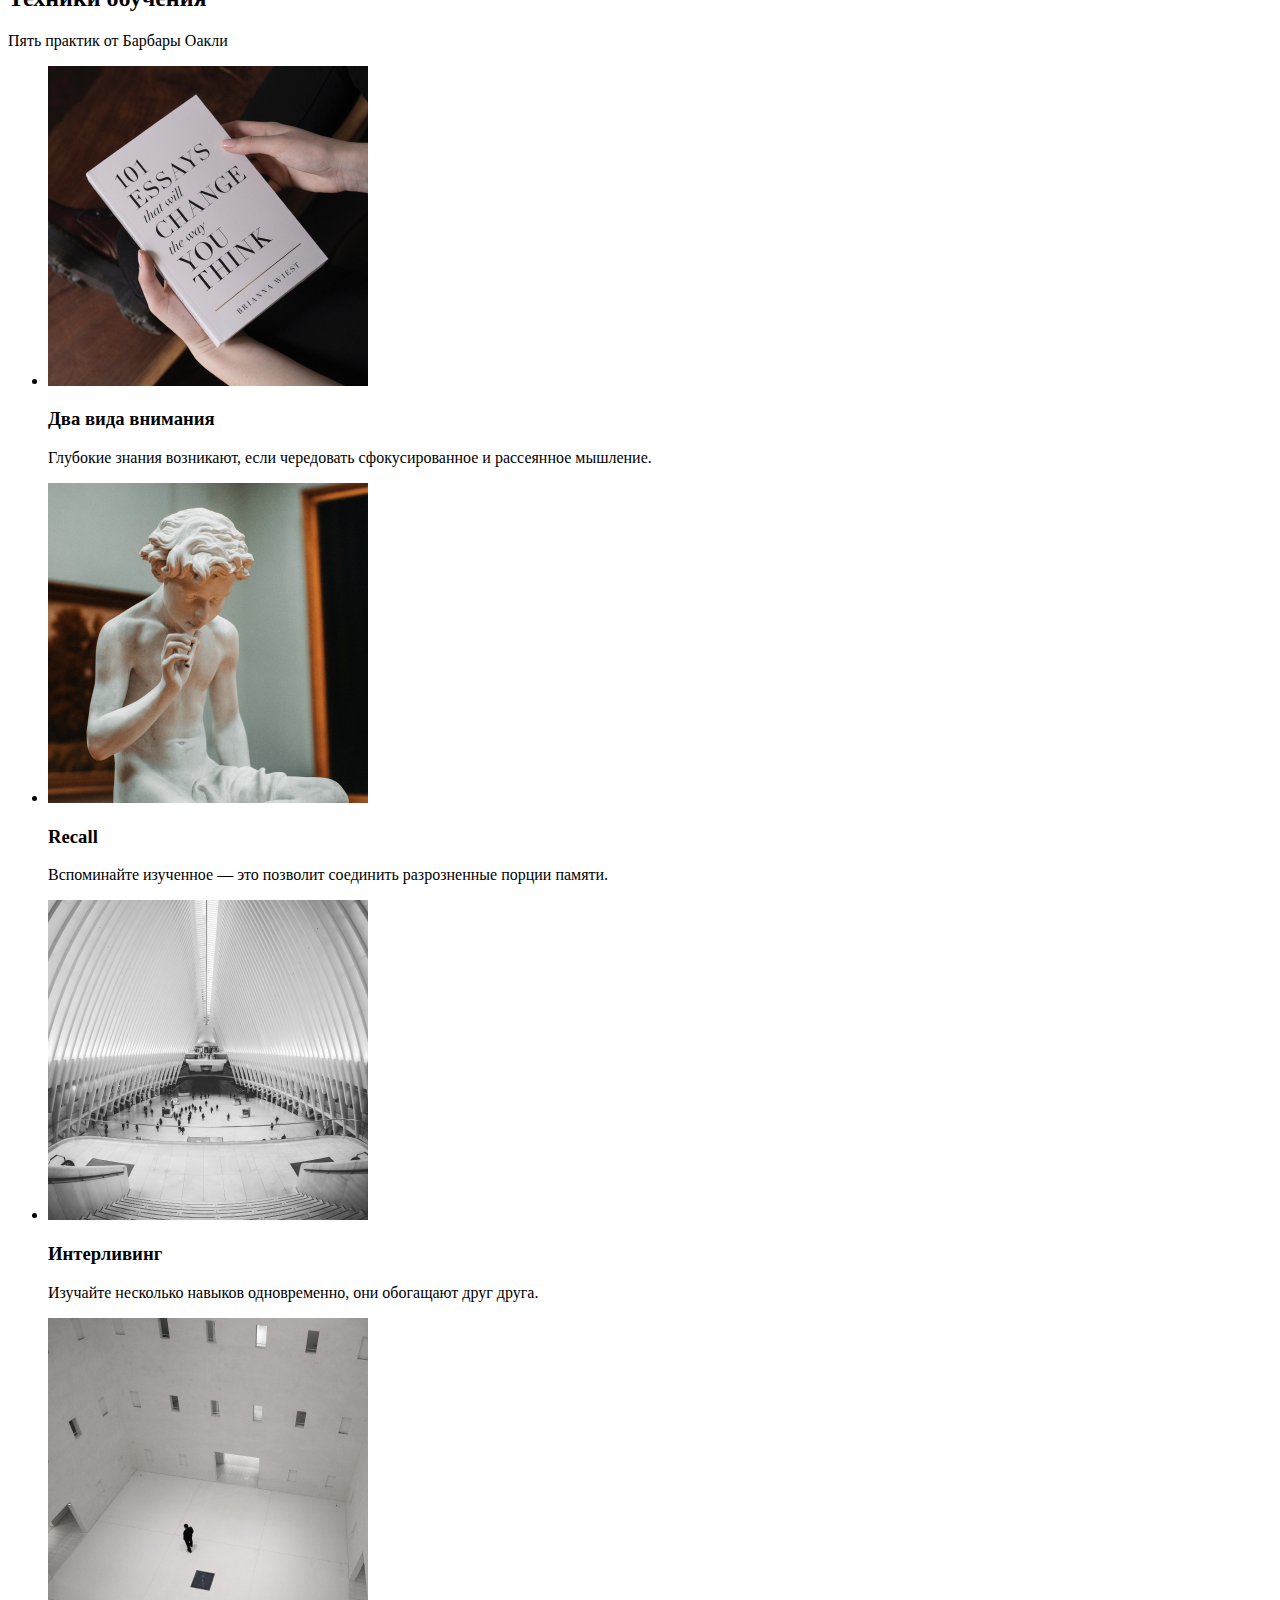
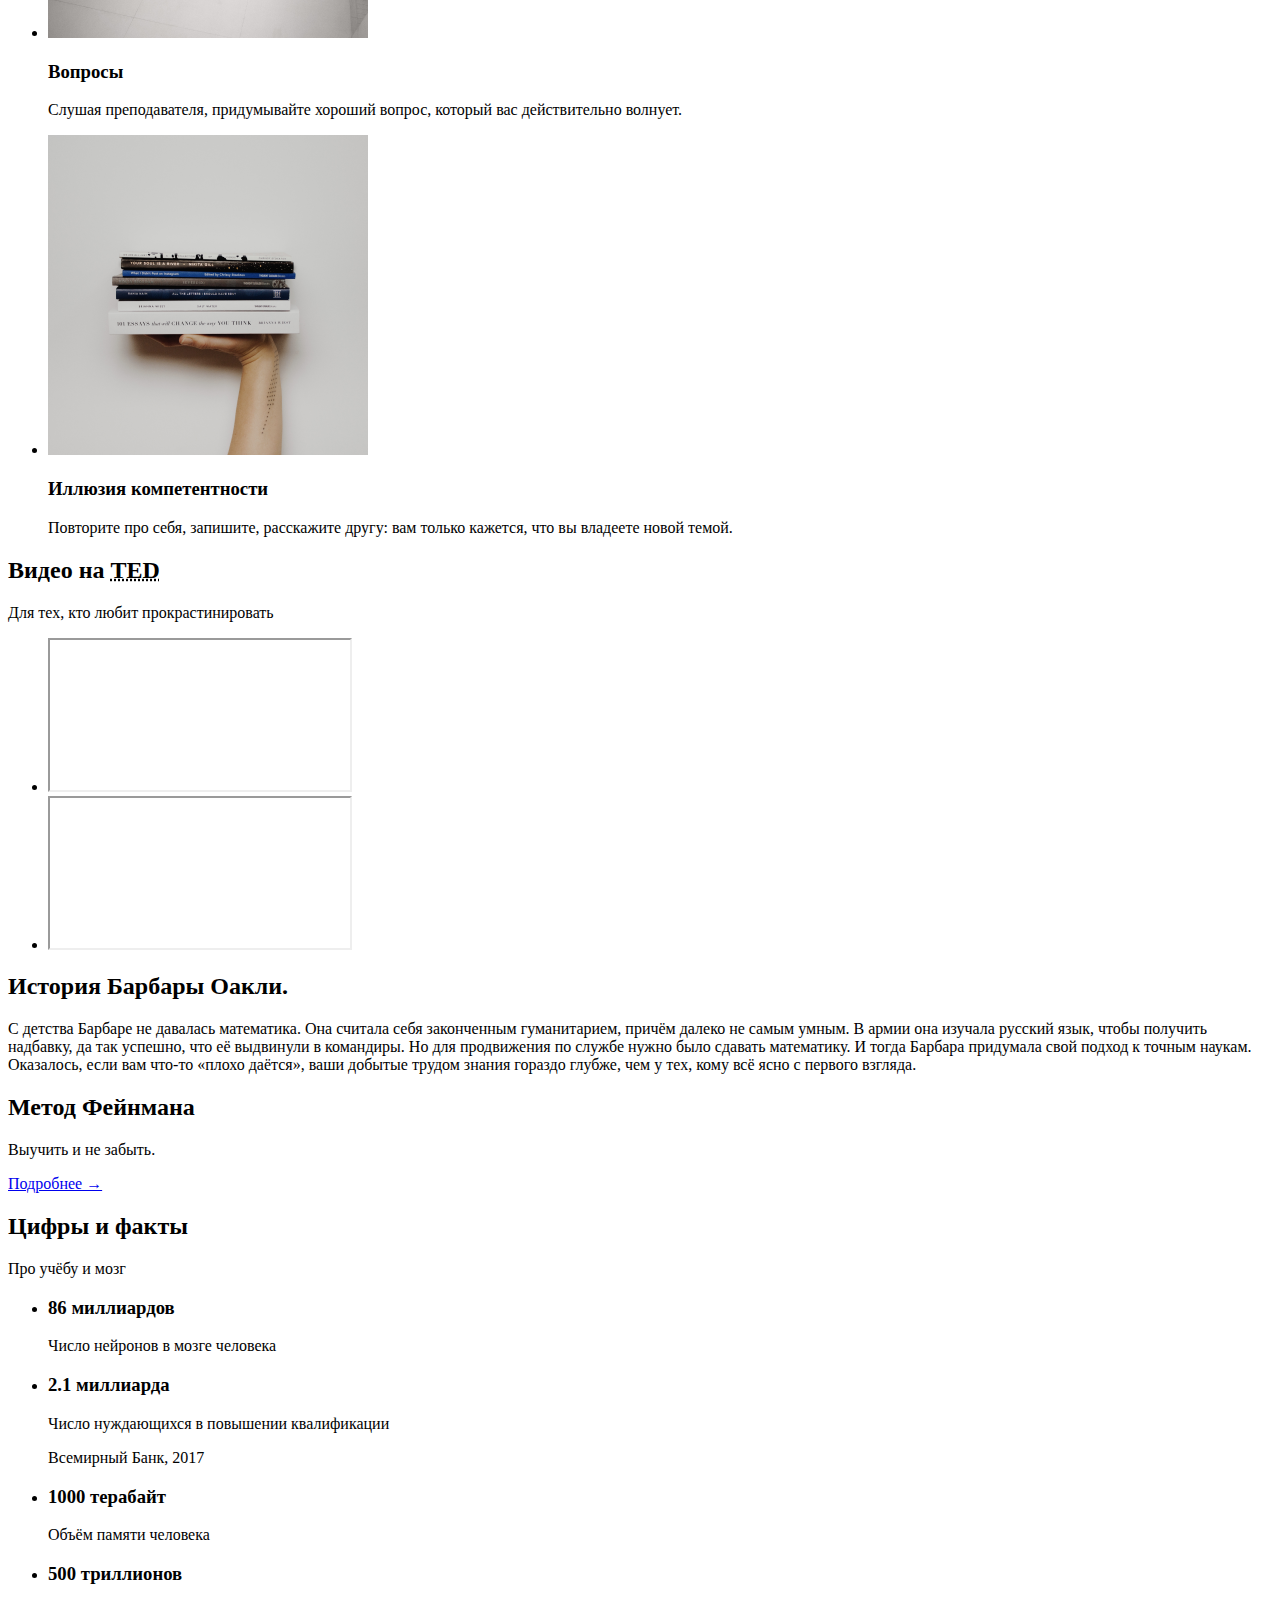
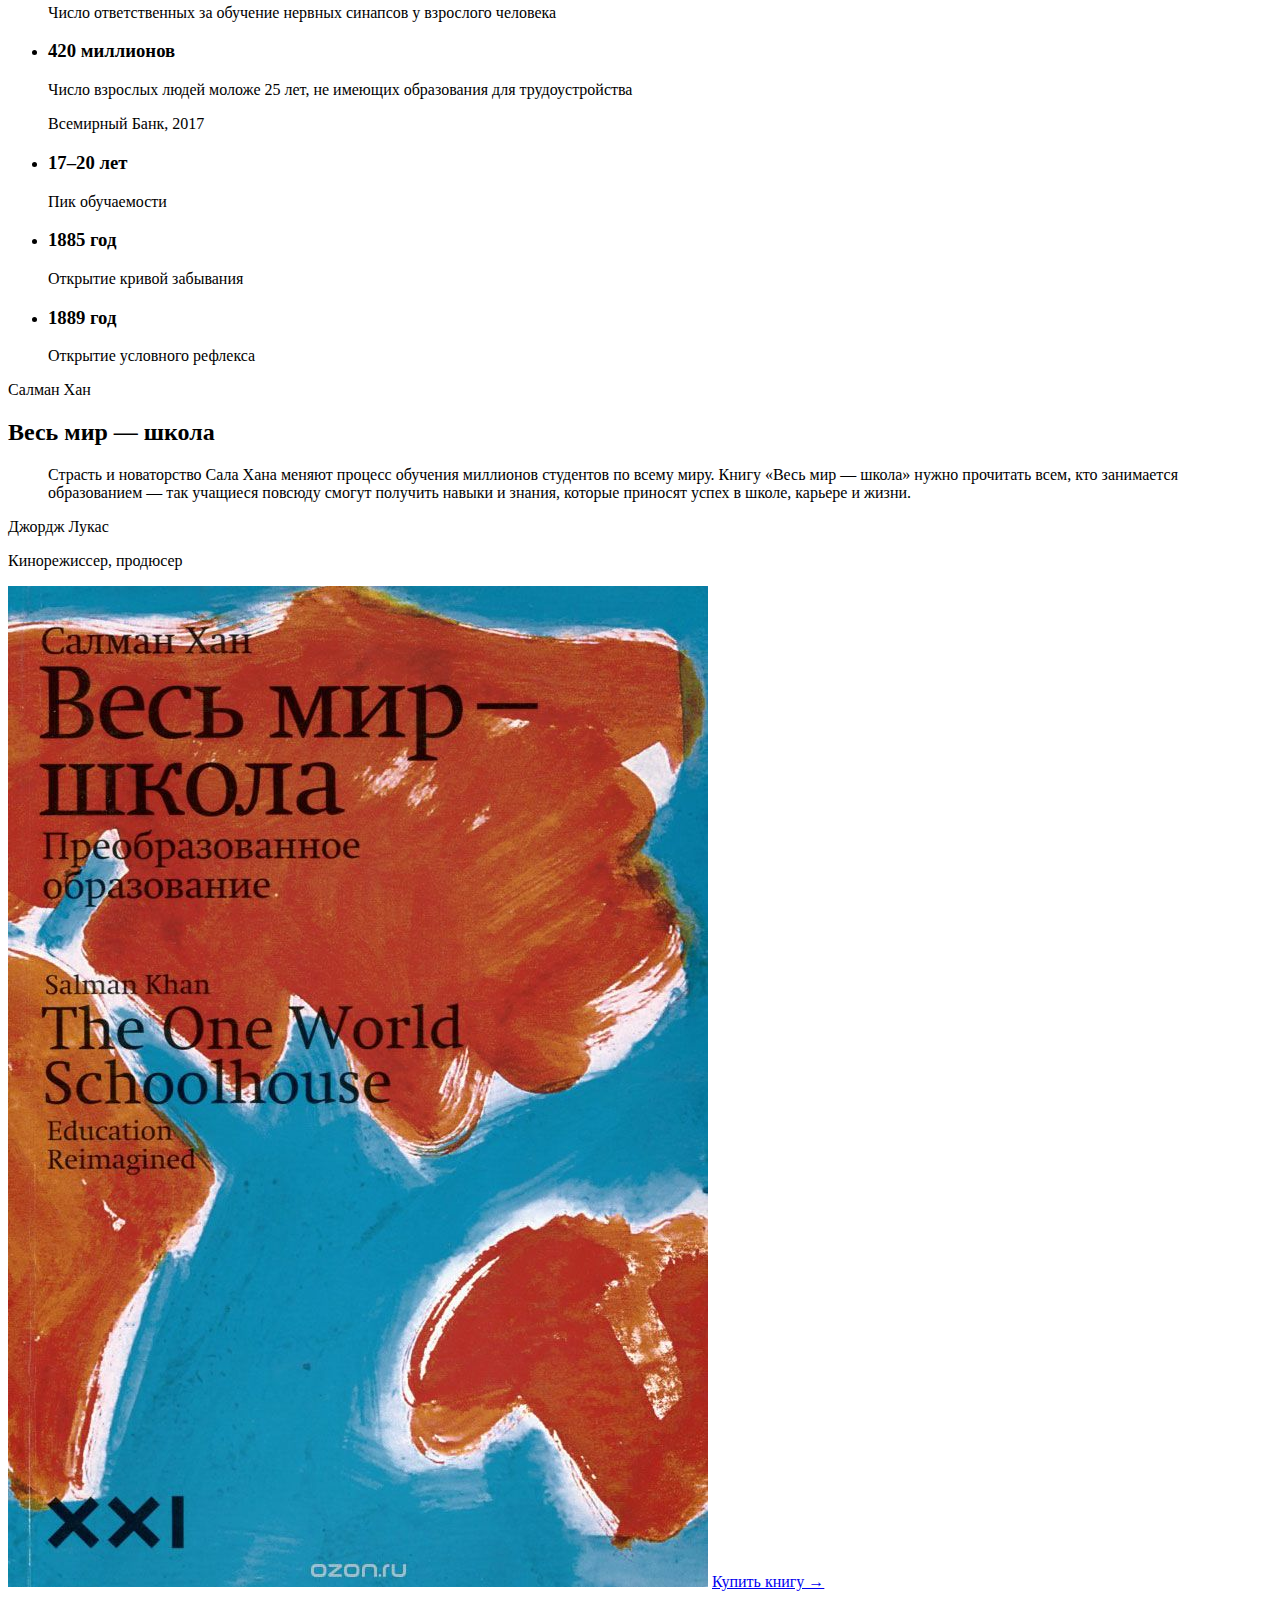
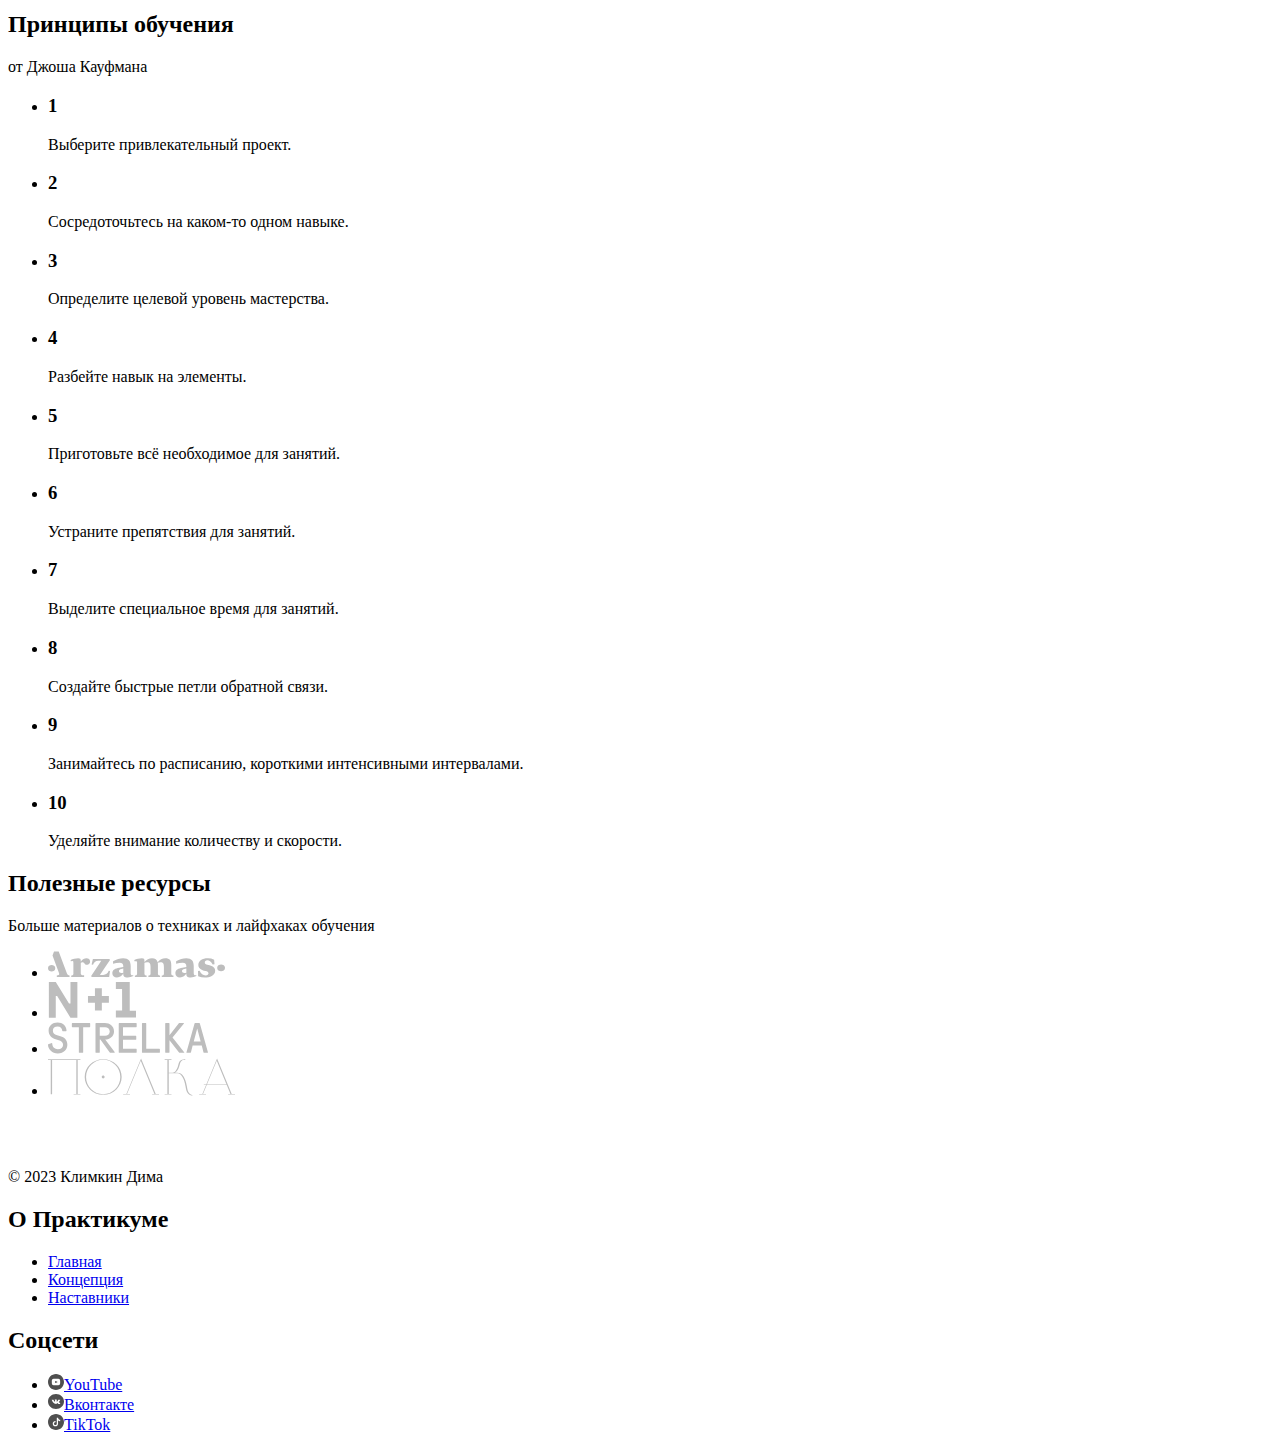
==== commit 227af105: "style: remove .DS_Store files" ====
--- a/index.html
+++ b/index.html
@@ -5,19 +5,19 @@
     <meta name="viewport" content="width=device-width, initial-scale=1.0">
     <meta name="description" content="Эффективные и современные подходы к обучению">
     <title>Научиться учиться</title>
-    <link rel="icon" type="image/x-icon" href="images/favicon.ico">
-    <link rel="stylesheet" href="pages/index.css">
+    <link rel="icon" type="image/x-icon" href="../images/favicon.ico">
+    <link rel="stylesheet" href="index.css">
   </head>
   <body class="page">
     <header class="header">
-      <img class="logo logo_place_header" src="images/logo_place_header.svg" alt="Логотип Яндекс Практикум">
+      <img class="logo logo_place_header" src="../images/logo_place_header.svg" alt="Логотип Яндекс Практикум">
       <h1 class="header__title">Научиться учиться</h1>
       <p class="header__subtitle">
         Какие современные и эффективные подходы к обучению вы можете использовать в своей жизни?
         <a class="header__link" href="#">Узнать &rarr;</a>
       </p>
       <div class="header__square-pic rotation"></div>
-      <img class="header__main-illustration" src="images/header-image.png" alt="Иллюстрация к сайту">
+      <img class="header__main-illustration" src="../images/header-image.png" alt="Иллюстрация к сайту">
     </header>
     <main class="content">
       <section class="description" aria-label="Секция со статьей">
@@ -49,31 +49,31 @@
         <p class="section-subtitle">Пять практик от Барбары Оакли</p>
         <ul class="cards">
           <li class="cards__item">
-            <img class="cards__image" src="images/cards-attention.png" alt="Иллюстрация на тему внимание">
+            <img class="cards__image" src="../images/cards-attention.png" alt="Иллюстрация на тему внимание">
             <h3 class="cards__title">Два вида внимания</h3>
             <p class="cards__description">Глубокие знания возникают, если чередовать сфокусированное
               и рассеянное мышление.
             </p>
           </li>
           <li class="cards__item">
-            <img class="cards__image" src="images/cards-recall.png" alt="Иллюстрация на тему воспоминанние в памяти">
+            <img class="cards__image" src="../images/cards-recall.png" alt="Иллюстрация на тему воспоминанние в памяти">
             <h3 class="cards__title" lang="en">Recall</h3>
             <p class="cards__description">Вспоминайте изученное — это позволит соединить разрозненные порции памяти.</p>
           </li>
           <li class="cards__item">
-            <img class="cards__image" src="images/cards-interliving.png" alt="Иллюстрация на тему интерливинг">
+            <img class="cards__image" src="../images/cards-interliving.png" alt="Иллюстрация на тему интерливинг">
             <h3 class="cards__title">Интерливинг</h3>
             <p class="cards__description">Изучайте несколько навыков одновременно, они обогащают друг друга.</p>
           </li>
           <li class="cards__item">
-            <img class="cards__image" src="images/cards-question.png" alt="Иллюстрация на тему вопросы">
+            <img class="cards__image" src="../images/cards-question.png" alt="Иллюстрация на тему вопросы">
             <h3 class="cards__title">Вопросы</h3>
             <p class="cards__description">Слушая преподавателя, придумывайте хороший вопрос, который вас
               действительно волнует.
             </p>
           </li>
           <li class="cards__item">
-            <img class="cards__image" src="images/cards-competence.png" alt="Иллюстрация на тему компетенция">
+            <img class="cards__image" src="../images/cards-competence.png" alt="Иллюстрация на тему компетенция">
             <h3 class="cards__title">Иллюзия компетентности</h3>
             <p class="cards__description">Повторите про себя, запишите, расскажите другу: вам только кажется,
               что вы владеете новой темой.
@@ -182,7 +182,7 @@
           <p class="khan__quote-author">Джордж Лукас</p>
           <p class="khan__quote-author-subline">Кинорежиссер, продюсер</p>
           <div class="khan__book-container">
-            <img class="khan__book-pic" src="images/khan-book.jpg" alt="Книга: Весь мир — школа, автор: Салман Хан">
+            <img class="khan__book-pic" src="../images/khan-book.jpg" alt="Книга: Весь мир — школа, автор: Салман Хан">
             <a class="khan__buy-link" href="#">Купить книгу &rarr;</a>
           </div>
         </div>
@@ -241,22 +241,22 @@
         <ul class="resources__logo-zone">
           <li>
             <a class="resources__link" href="#">
-              <img class="resources__logo" src="images/logo/resources-arzamas.svg" alt="Арзамас">
+              <img class="resources__logo" src="../images/logo/resources-arzamas.svg" alt="Арзамас">
             </a>
           </li>
           <li>
             <a class="resources__link" href="#">
-              <img class="resources__logo" src="images/logo/resources-n1.svg" alt="Н+1">
+              <img class="resources__logo" src="../images/logo/resources-n1.svg" alt="Н+1">
             </a>
           </li>
           <li>
             <a class="resources__link" href="#">
-              <img class="resources__logo" src="images/logo/resources-strelka.svg" alt="Стрелка">
+              <img class="resources__logo" src="../images/logo/resources-strelka.svg" alt="Стрелка">
             </a>
           </li>
           <li>
             <a class="resources__link" href="#">
-              <img class="resources__logo" src="images/logo/resources-polka.svg" alt="Полка">
+              <img class="resources__logo" src="../images/logo/resources-polka.svg" alt="Полка">
             </a>
           </li>
         </ul>
@@ -265,7 +265,7 @@
     <footer class="footer">
       <div class="footer__columns">
         <div class="footer__column footer__column_content_copyright">
-          <img class="logo logo_place_footer" src="images/logo_place_footer.svg" alt="Логотип Яндекс Практикум">
+          <img class="logo logo_place_footer" src="../images/logo_place_footer.svg" alt="Логотип Яндекс Практикум">
           <p class="footer__author">&copy; 2023 Климкин Дима</p>
         </div>
         <nav class="footer__column footer__column_content_info">
@@ -283,7 +283,7 @@
               <a class="footer__column-link" href="#">
                 <img
                   class="footer__social-icon"
-                  src="images/youtube-icon.svg"
+                  src="../images/youtube-icon.svg"
                   alt="Ютуб"
                 >YouTube
               </a>
@@ -292,7 +292,7 @@
               <a class="footer__column-link" href="#">
                 <img
                   class="footer__social-icon"
-                  src="images/vk_color_white.svg"
+                  src="../images/vk_color_white.svg"
                   alt="Вконтаке"
                 >Вконтакте
               </a>
@@ -301,7 +301,7 @@
               <a class="footer__column-link" href="#">
                 <img
                   class="footer__social-icon"
-                  src="images/tiktok-icon.svg"
+                  src="../images/tiktok-icon.svg"
                   alt="ТикТок"
                 >TikTok
               </a>
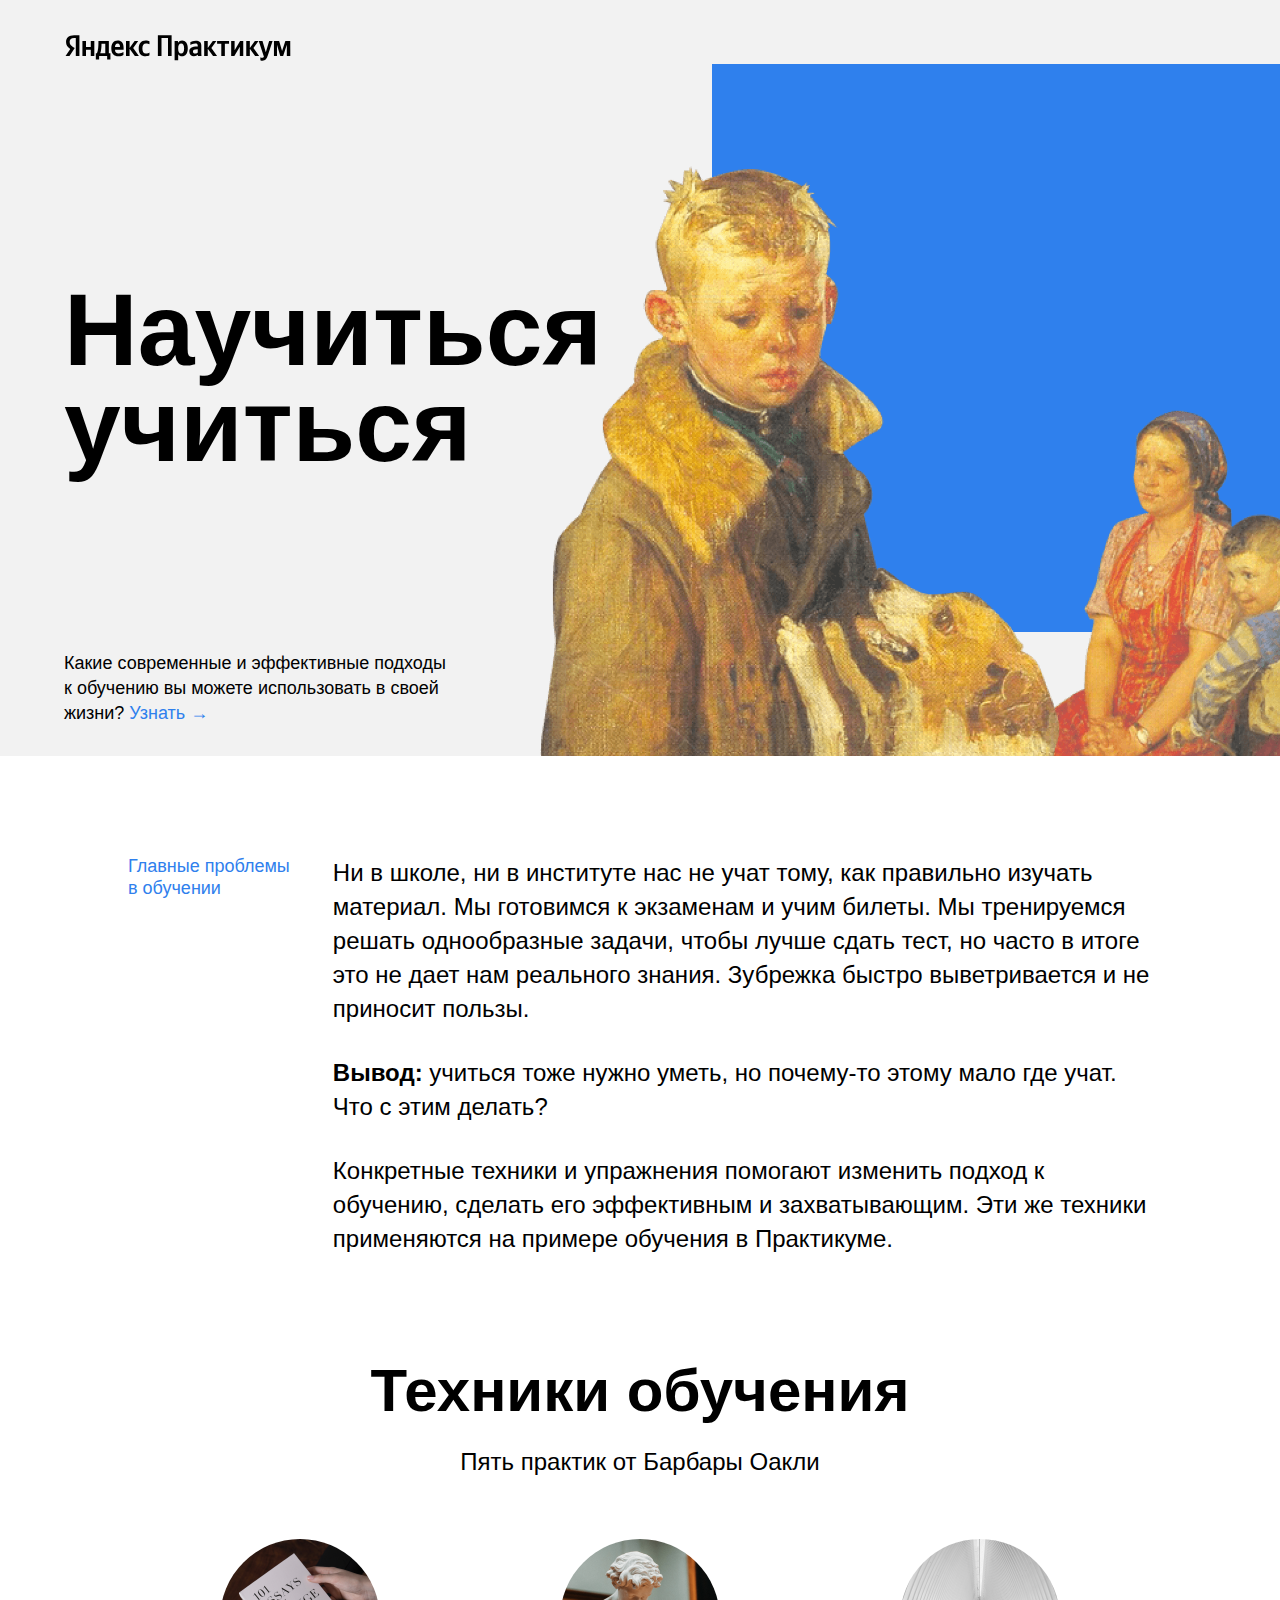
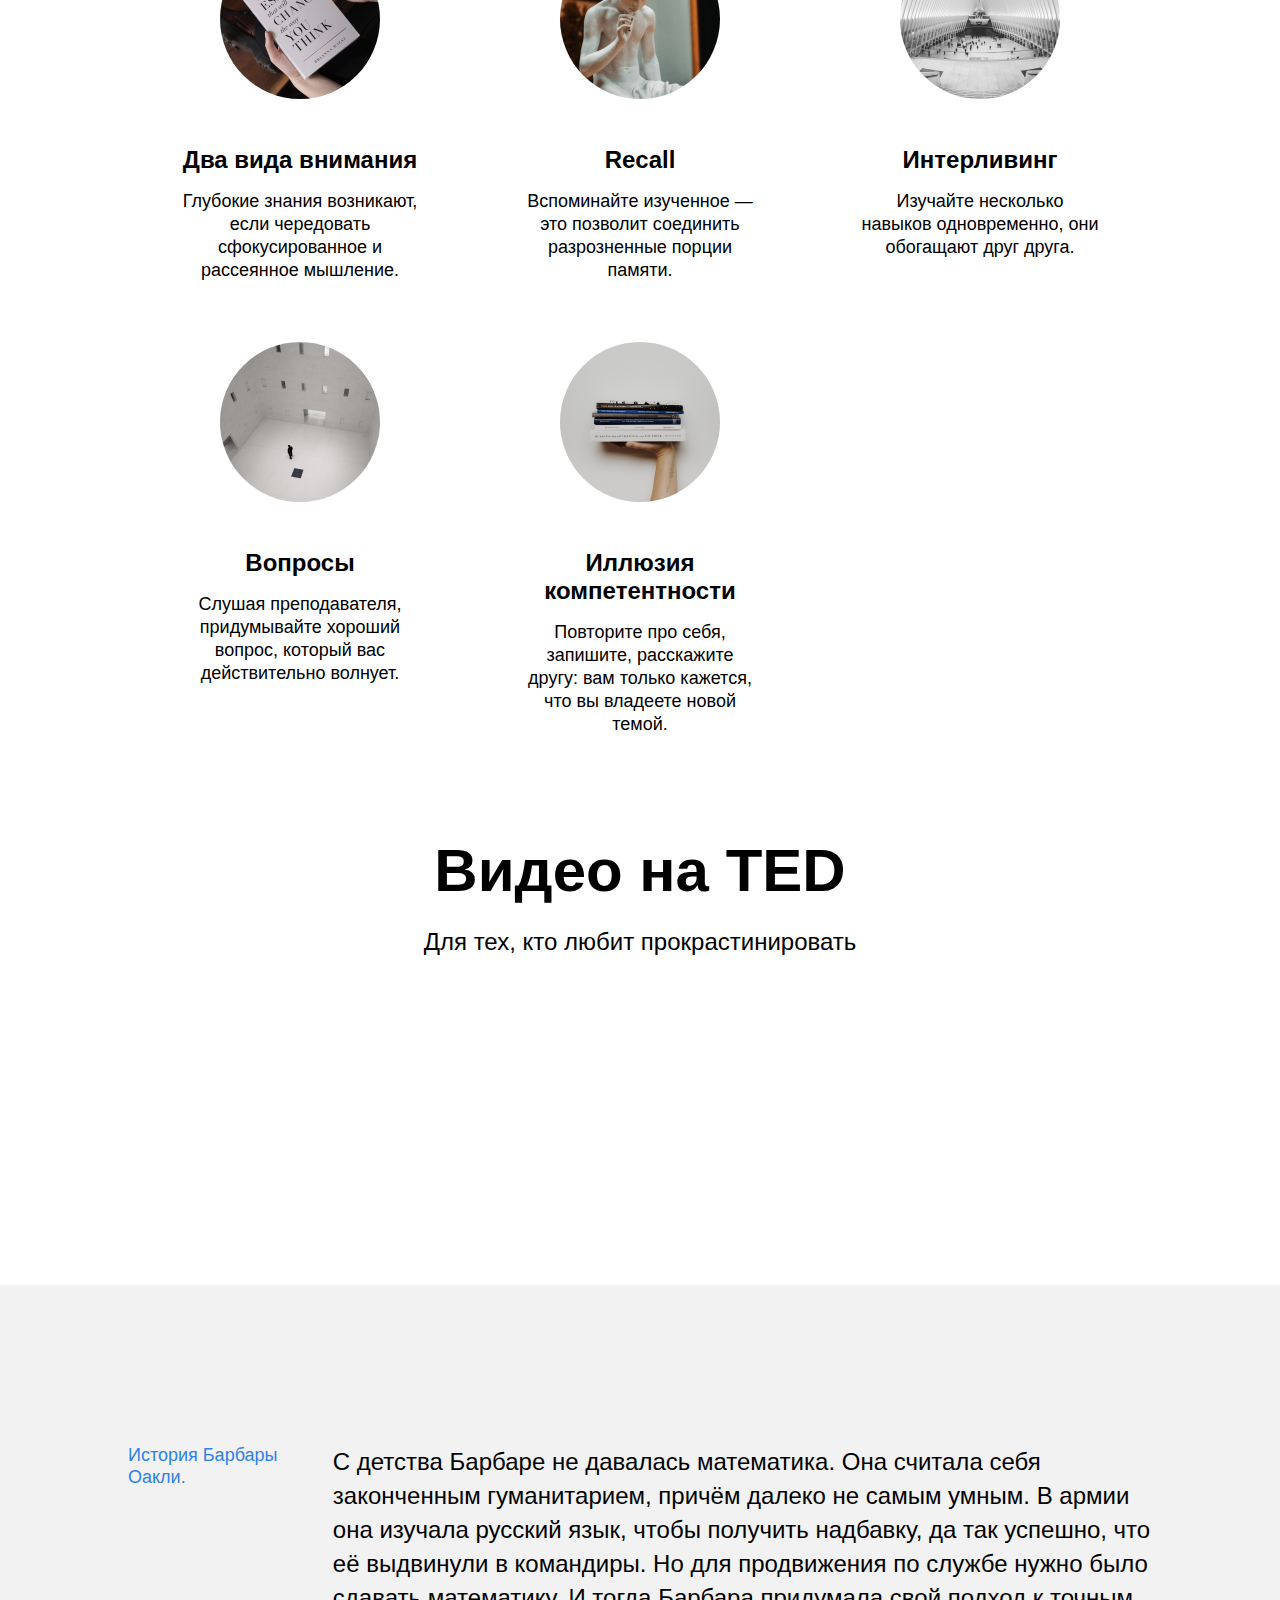
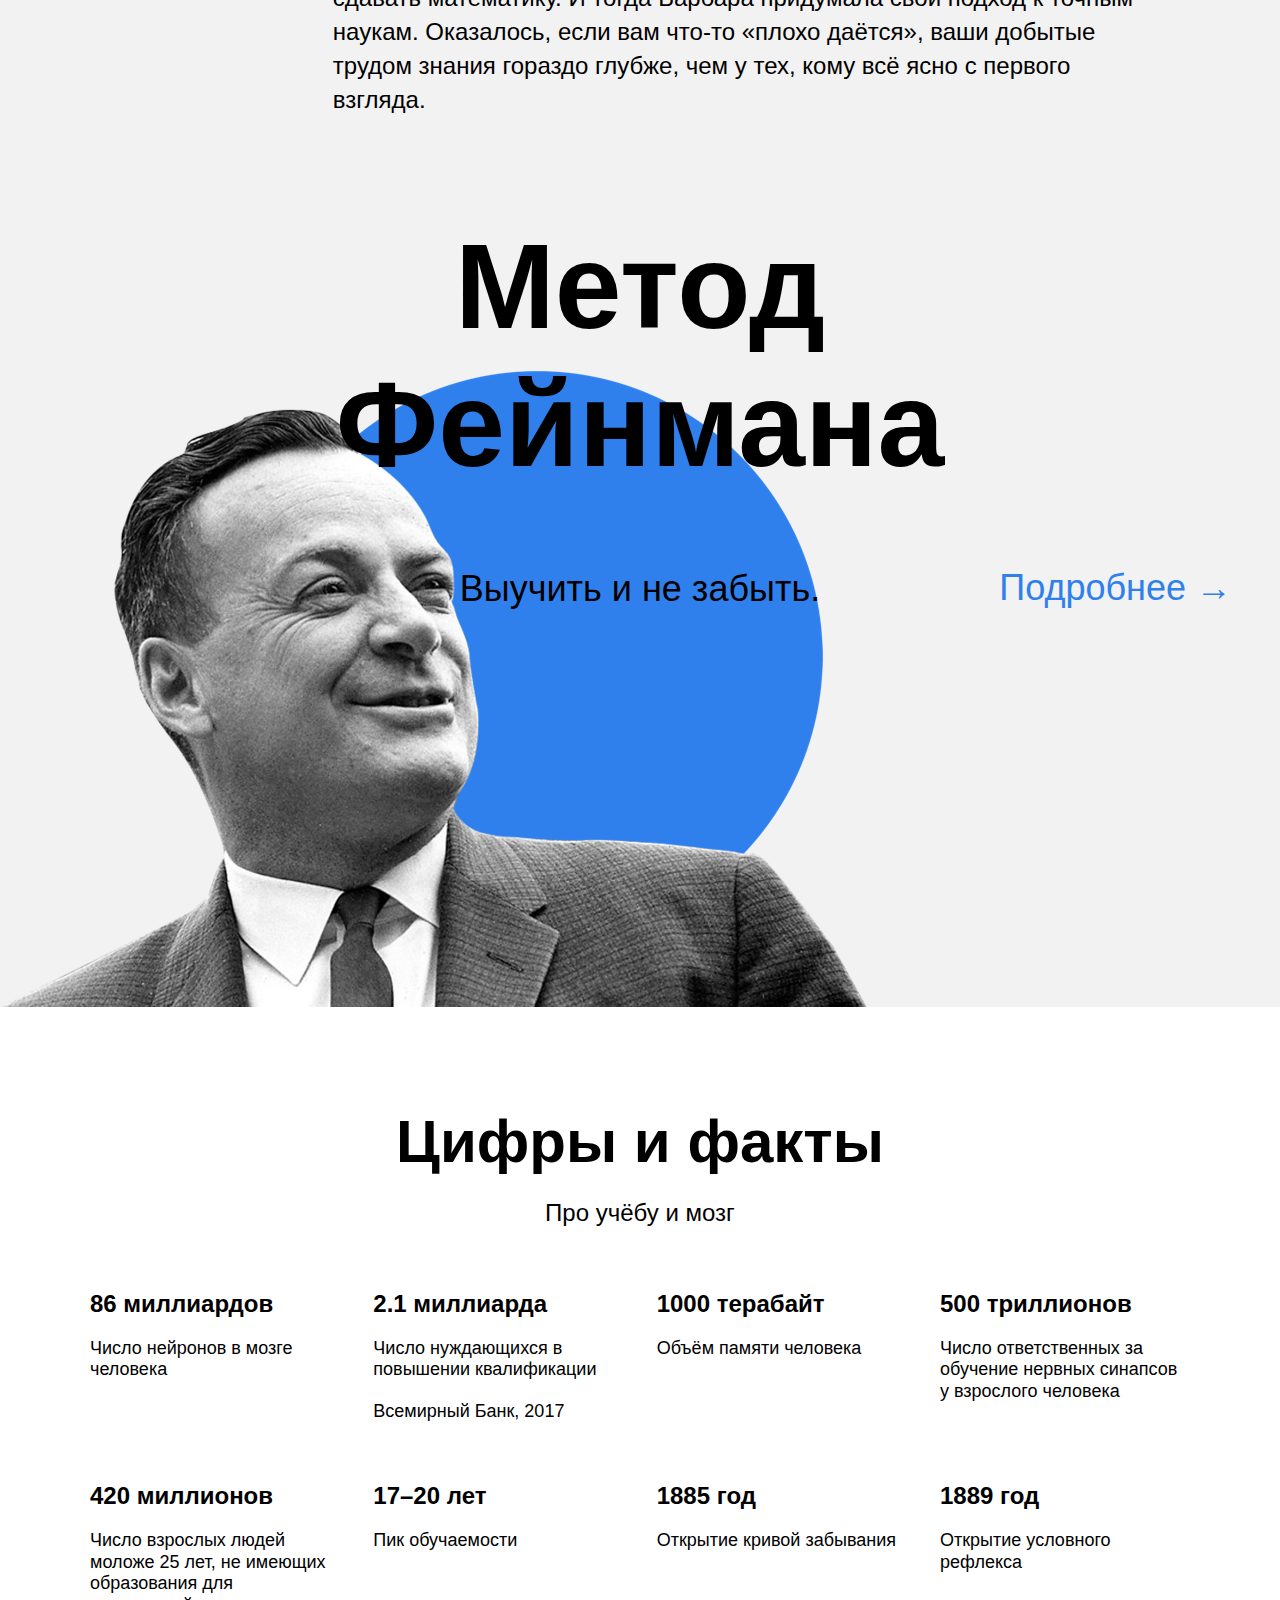
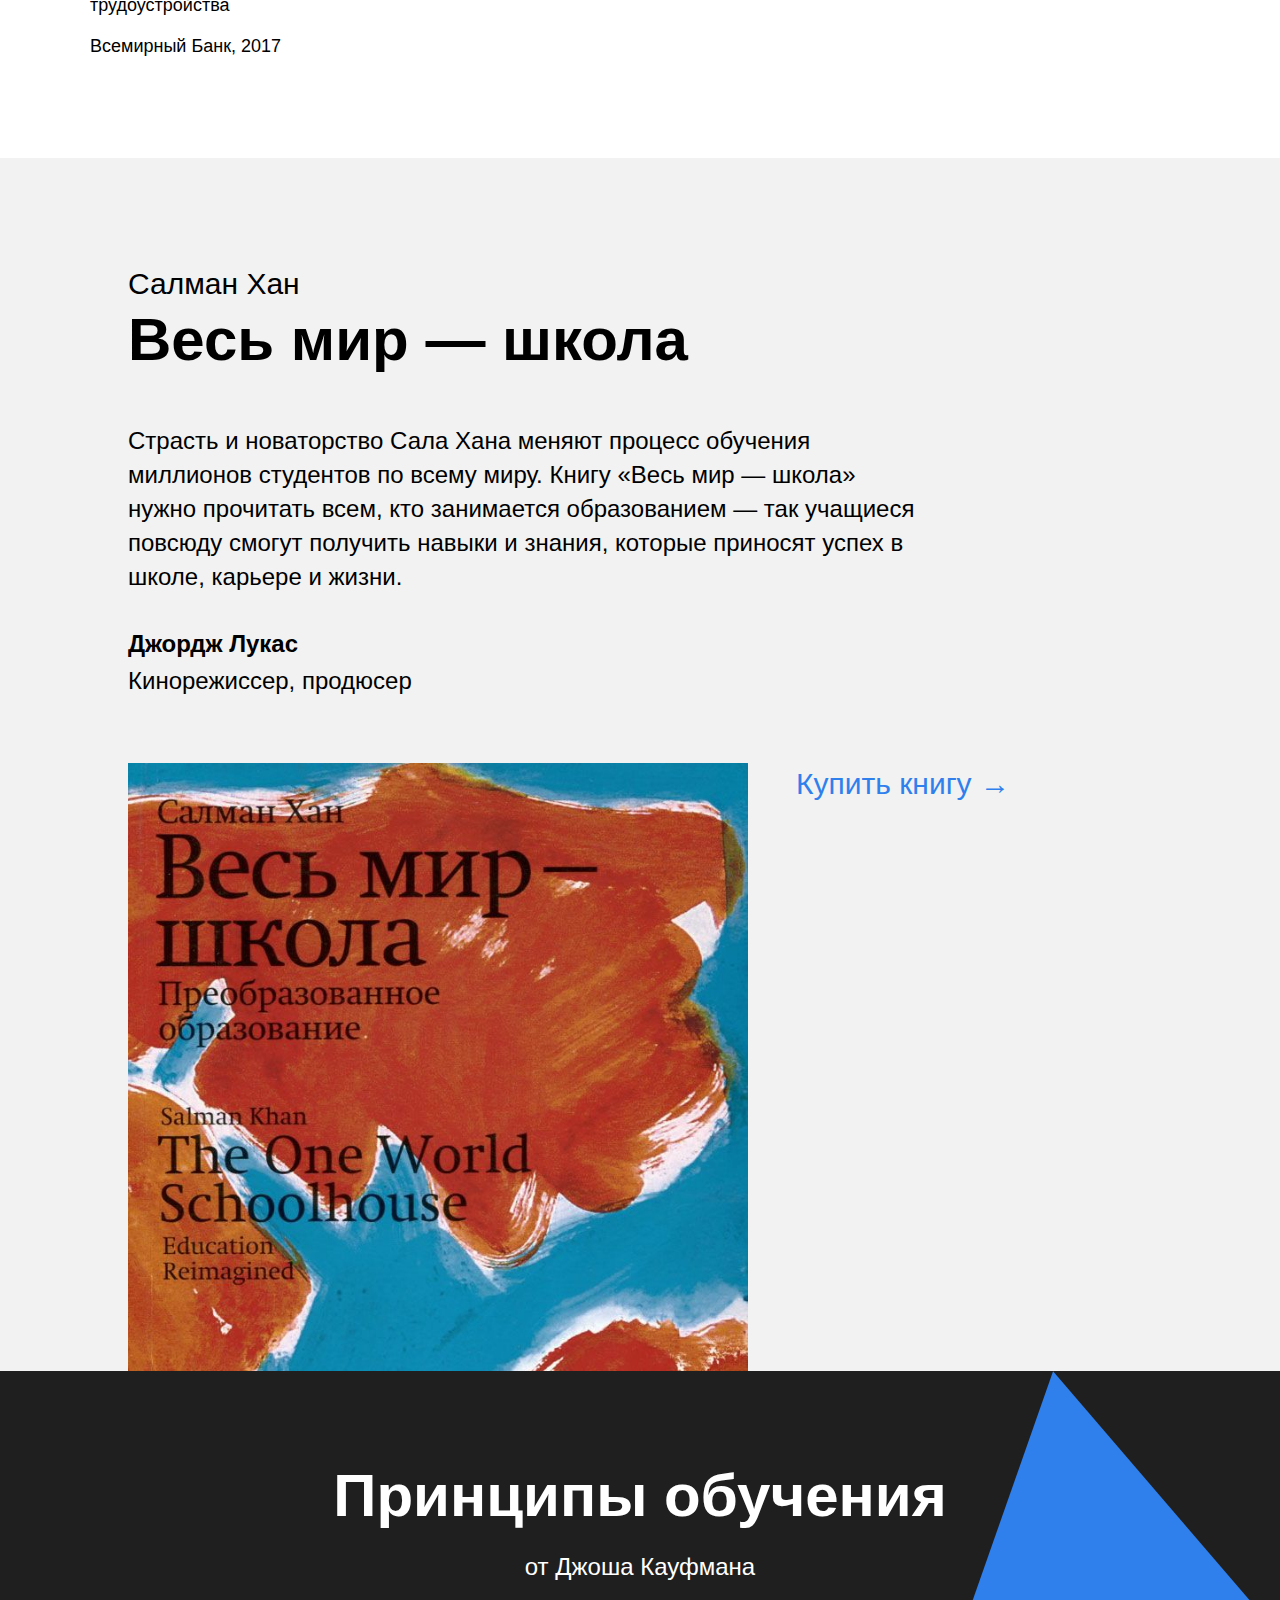
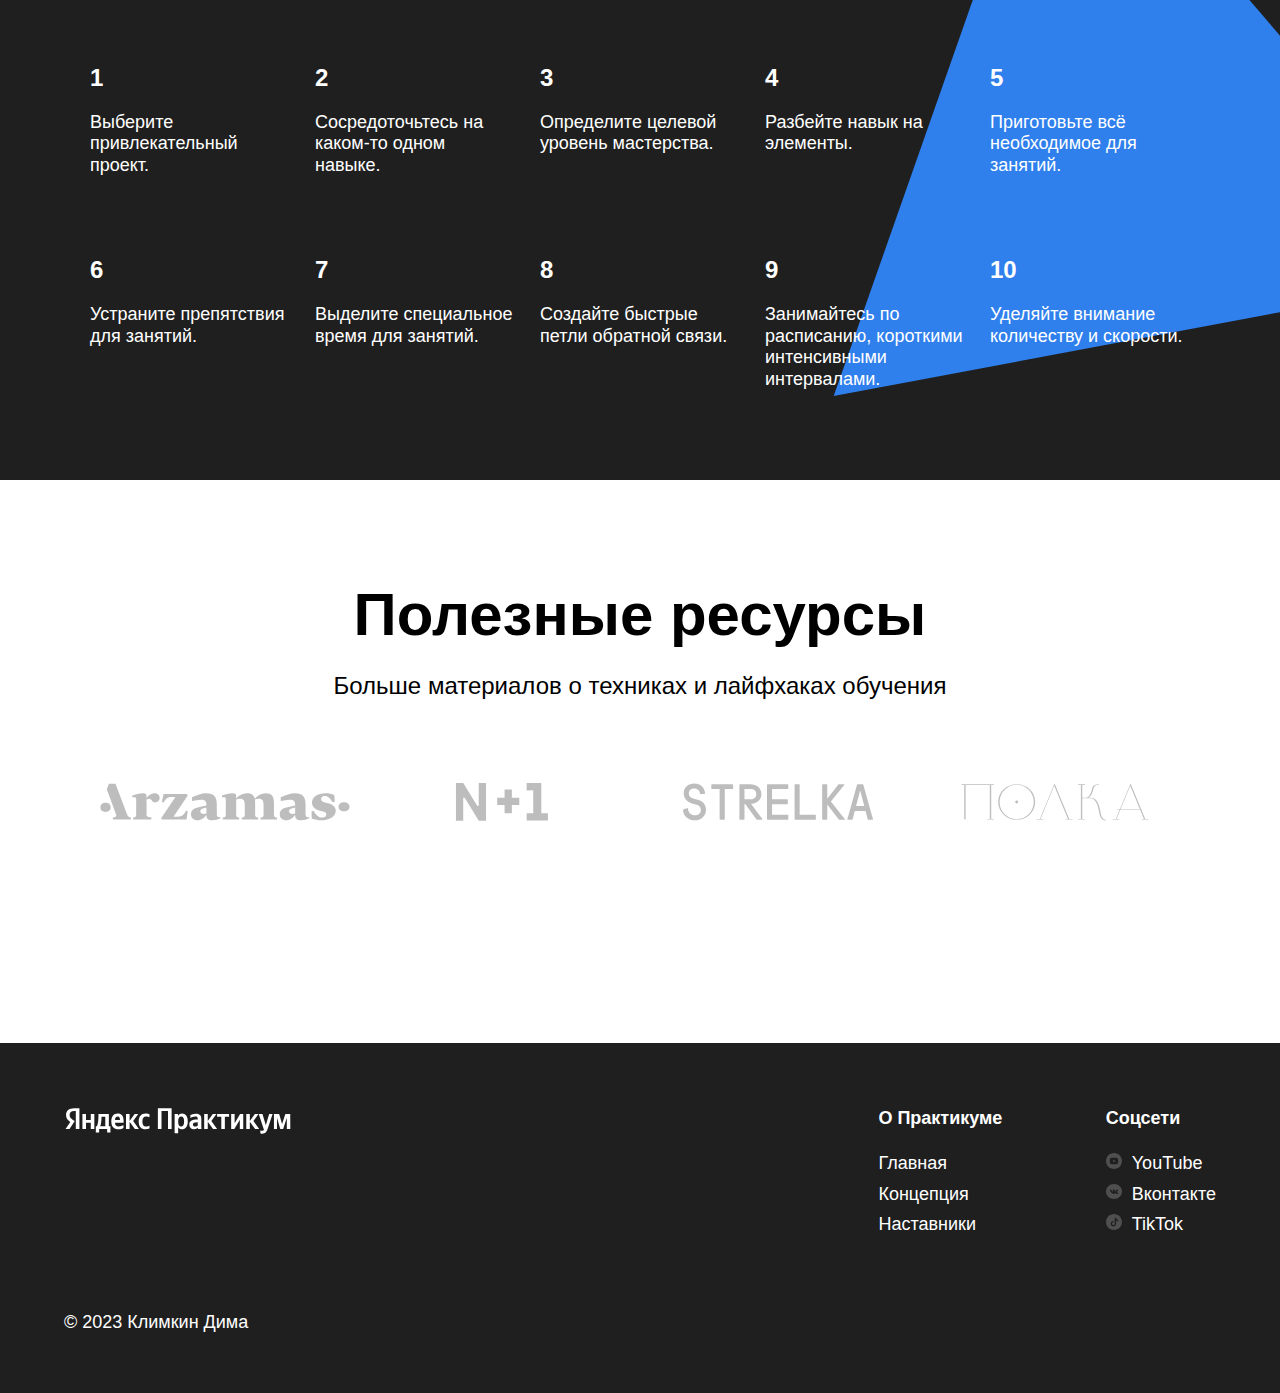
==== commit 203cbe99: "fix: fix css link" ====
--- a/index.html
+++ b/index.html
@@ -5,19 +5,19 @@
     <meta name="viewport" content="width=device-width, initial-scale=1.0">
     <meta name="description" content="Эффективные и современные подходы к обучению">
     <title>Научиться учиться</title>
-    <link rel="icon" type="image/x-icon" href="../images/favicon.ico">
-    <link rel="stylesheet" href="index.css">
+    <link rel="icon" type="image/x-icon" href="images/favicon.ico">
+    <link rel="stylesheet" href="pages/index.css">
   </head>
   <body class="page">
     <header class="header">
-      <img class="logo logo_place_header" src="../images/logo_place_header.svg" alt="Логотип Яндекс Практикум">
+      <img class="logo logo_place_header" src="images/logo_place_header.svg" alt="Логотип Яндекс Практикум">
       <h1 class="header__title">Научиться учиться</h1>
       <p class="header__subtitle">
         Какие современные и эффективные подходы к обучению вы можете использовать в своей жизни?
         <a class="header__link" href="#">Узнать &rarr;</a>
       </p>
       <div class="header__square-pic rotation"></div>
-      <img class="header__main-illustration" src="../images/header-image.png" alt="Иллюстрация к сайту">
+      <img class="header__main-illustration" src="images/header-image.png" alt="Иллюстрация к сайту">
     </header>
     <main class="content">
       <section class="description" aria-label="Секция со статьей">
@@ -49,31 +49,31 @@
         <p class="section-subtitle">Пять практик от Барбары Оакли</p>
         <ul class="cards">
           <li class="cards__item">
-            <img class="cards__image" src="../images/cards-attention.png" alt="Иллюстрация на тему внимание">
+            <img class="cards__image" src="images/cards-attention.png" alt="Иллюстрация на тему внимание">
             <h3 class="cards__title">Два вида внимания</h3>
             <p class="cards__description">Глубокие знания возникают, если чередовать сфокусированное
               и рассеянное мышление.
             </p>
           </li>
           <li class="cards__item">
-            <img class="cards__image" src="../images/cards-recall.png" alt="Иллюстрация на тему воспоминанние в памяти">
+            <img class="cards__image" src="images/cards-recall.png" alt="Иллюстрация на тему воспоминанние в памяти">
             <h3 class="cards__title" lang="en">Recall</h3>
             <p class="cards__description">Вспоминайте изученное — это позволит соединить разрозненные порции памяти.</p>
           </li>
           <li class="cards__item">
-            <img class="cards__image" src="../images/cards-interliving.png" alt="Иллюстрация на тему интерливинг">
+            <img class="cards__image" src="images/cards-interliving.png" alt="Иллюстрация на тему интерливинг">
             <h3 class="cards__title">Интерливинг</h3>
             <p class="cards__description">Изучайте несколько навыков одновременно, они обогащают друг друга.</p>
           </li>
           <li class="cards__item">
-            <img class="cards__image" src="../images/cards-question.png" alt="Иллюстрация на тему вопросы">
+            <img class="cards__image" src="images/cards-question.png" alt="Иллюстрация на тему вопросы">
             <h3 class="cards__title">Вопросы</h3>
             <p class="cards__description">Слушая преподавателя, придумывайте хороший вопрос, который вас
               действительно волнует.
             </p>
           </li>
           <li class="cards__item">
-            <img class="cards__image" src="../images/cards-competence.png" alt="Иллюстрация на тему компетенция">
+            <img class="cards__image" src="images/cards-competence.png" alt="Иллюстрация на тему компетенция">
             <h3 class="cards__title">Иллюзия компетентности</h3>
             <p class="cards__description">Повторите про себя, запишите, расскажите другу: вам только кажется,
               что вы владеете новой темой.
@@ -182,7 +182,7 @@
           <p class="khan__quote-author">Джордж Лукас</p>
           <p class="khan__quote-author-subline">Кинорежиссер, продюсер</p>
           <div class="khan__book-container">
-            <img class="khan__book-pic" src="../images/khan-book.jpg" alt="Книга: Весь мир — школа, автор: Салман Хан">
+            <img class="khan__book-pic" src="images/khan-book.jpg" alt="Книга: Весь мир — школа, автор: Салман Хан">
             <a class="khan__buy-link" href="#">Купить книгу &rarr;</a>
           </div>
         </div>
@@ -241,22 +241,22 @@
         <ul class="resources__logo-zone">
           <li>
             <a class="resources__link" href="#">
-              <img class="resources__logo" src="../images/logo/resources-arzamas.svg" alt="Арзамас">
+              <img class="resources__logo" src="images/logo/resources-arzamas.svg" alt="Арзамас">
             </a>
           </li>
           <li>
             <a class="resources__link" href="#">
-              <img class="resources__logo" src="../images/logo/resources-n1.svg" alt="Н+1">
+              <img class="resources__logo" src="images/logo/resources-n1.svg" alt="Н+1">
             </a>
           </li>
           <li>
             <a class="resources__link" href="#">
-              <img class="resources__logo" src="../images/logo/resources-strelka.svg" alt="Стрелка">
+              <img class="resources__logo" src="images/logo/resources-strelka.svg" alt="Стрелка">
             </a>
           </li>
           <li>
             <a class="resources__link" href="#">
-              <img class="resources__logo" src="../images/logo/resources-polka.svg" alt="Полка">
+              <img class="resources__logo" src="images/logo/resources-polka.svg" alt="Полка">
             </a>
           </li>
         </ul>
@@ -265,7 +265,7 @@
     <footer class="footer">
       <div class="footer__columns">
         <div class="footer__column footer__column_content_copyright">
-          <img class="logo logo_place_footer" src="../images/logo_place_footer.svg" alt="Логотип Яндекс Практикум">
+          <img class="logo logo_place_footer" src="images/logo_place_footer.svg" alt="Логотип Яндекс Практикум">
           <p class="footer__author">&copy; 2023 Климкин Дима</p>
         </div>
         <nav class="footer__column footer__column_content_info">
@@ -283,7 +283,7 @@
               <a class="footer__column-link" href="#">
                 <img
                   class="footer__social-icon"
-                  src="../images/youtube-icon.svg"
+                  src="images/youtube-icon.svg"
                   alt="Ютуб"
                 >YouTube
               </a>
@@ -292,7 +292,7 @@
               <a class="footer__column-link" href="#">
                 <img
                   class="footer__social-icon"
-                  src="../images/vk_color_white.svg"
+                  src="images/vk_color_white.svg"
                   alt="Вконтаке"
                 >Вконтакте
               </a>
@@ -301,7 +301,7 @@
               <a class="footer__column-link" href="#">
                 <img
                   class="footer__social-icon"
-                  src="../images/tiktok-icon.svg"
+                  src="images/tiktok-icon.svg"
                   alt="ТикТок"
                 >TikTok
               </a>
--- a/pages/index.css
+++ b/pages/index.css
@@ -0,0 +1,89 @@
+@import url('../vendor/normalize.css');
+
+@import url('../blocks/page/page.css');
+
+@import url('../blocks/rotation/rotation.css');
+
+@import url('../blocks/abbreviation/abbreviation.css');
+
+@import url('../blocks/header/header.css');
+@import url('../blocks/header/__title/header__title.css');
+@import url('../blocks/header/__subtitle/header__subtitle.css');
+@import url('../blocks/header/__link/header__link.css');
+@import url('../blocks/header/__main-illustration/header__main-illustration.css');
+@import url('../blocks/header/__square-pic/header__square-pic.css');
+
+@import url('../blocks/logo/logo.css');
+@import url('../blocks/logo/_place/logo_place_header.css');
+@import url('../blocks/logo/_place/logo_place_footer.css');
+
+@import url('../blocks/description/description.css');
+
+@import url('../blocks/two-columns/two-columns.css');
+@import url('../blocks/two-columns/__brief/two-columns__brief.css');
+@import url('../blocks/two-columns/__main-text/two-columns__main-text.css');
+@import url('../blocks/two-columns/__paragraph/two-columns__paragraph.css');
+@import url('../blocks/two-columns/__span-accent/two-columns__span-accent.css');
+
+@import url('../blocks/digits/digits.css');
+
+@import url('../blocks/section-title/section-title.css');
+
+@import url('../blocks/section-subtitle/section-subtitle.css');
+
+@import url('../blocks/table/table.css');
+@import url('../blocks/table/__cell/table__cell.css');
+@import url('../blocks/table/__cell/_theme/table__cell_theme_light.css');
+@import url('../blocks/table/__cell/_theme/table__cell_theme_dark.css');
+@import url('../blocks/table/__heading/table__heading.css');
+@import url('../blocks/table/__text/table__text.css');
+
+@import url('../blocks/feynman/feynman.css');
+@import url('../blocks/feynman/__title/feynman__title.css');
+@import url('../blocks/feynman/__subtitle/feynman__subtitle.css');
+@import url('../blocks/feynman/__link/feynman__link.css');
+
+@import url('../blocks/kaufman/kaufman.css');
+@import url('../blocks/kaufman/__triangle/kaufman__triangle.css');
+
+@import url('../blocks/footer/footer.css');
+@import url('../blocks/footer/__author/footer__author.css');
+@import url('../blocks/footer/__columns/footer__columns.css');
+@import url('../blocks/footer/__column/footer__column.css');
+@import url('../blocks/footer/__column/_content/footer__column_content_copyright.css');
+@import url('../blocks/footer/__column/_content/footer__column_content_info.css');
+@import url('../blocks/footer/__column/_content/footer__column_content_social.css');
+@import url('../blocks/footer/__column-heading/footer__column-heading.css');
+@import url('../blocks/footer/__column-links/footer__column-links.css');
+@import url('../blocks/footer/__column-link/footer__column-link.css');
+@import url('../blocks/footer/__social-icon/footer__social-icon.css');
+
+@import url('../blocks/techniques/techniques.css');
+
+@import url('../blocks/cards/cards.css');
+@import url('../blocks/cards/__item/cards__item.css');
+@import url('../blocks/cards/__image/cards__image.css');
+@import url('../blocks/cards/__title/cards__title.css');
+@import url('../blocks/cards/__description/cards__description.css');
+
+@import url('../blocks/video/video.css');
+@import url('../blocks/video/__iframes/video__iframes.css');
+@import url('../blocks/video/__iframe/video__iframe.css');
+
+@import url('../blocks/oakley/oakley.css');
+
+@import url('../blocks/khan/khan.css');
+@import url('../blocks/khan/__container/khan__container.css');
+@import url('../blocks/khan/__author/khan__author.css');
+@import url('../blocks/khan/__title/khan__title.css');
+@import url('../blocks/khan/__quote/khan__quote.css');
+@import url('../blocks/khan/__quote-author/khan__quote-author.css');
+@import url('../blocks/khan/__quote-author-subline/khan__quote-author-subline.css');
+@import url('../blocks/khan/__book-container/khan__book-container.css');
+@import url('../blocks/khan/__book-pic/khan__book-pic.css');
+@import url('../blocks/khan/__buy-link/khan__buy-link.css');
+
+@import url('../blocks/resources/resources.css');
+@import url('../blocks/resources/__logo-zone/resources__logo-zone.css');
+@import url('../blocks/resources/__link/resources__link.css');
+@import url('../blocks/resources/__logo/resources__logo.css');
